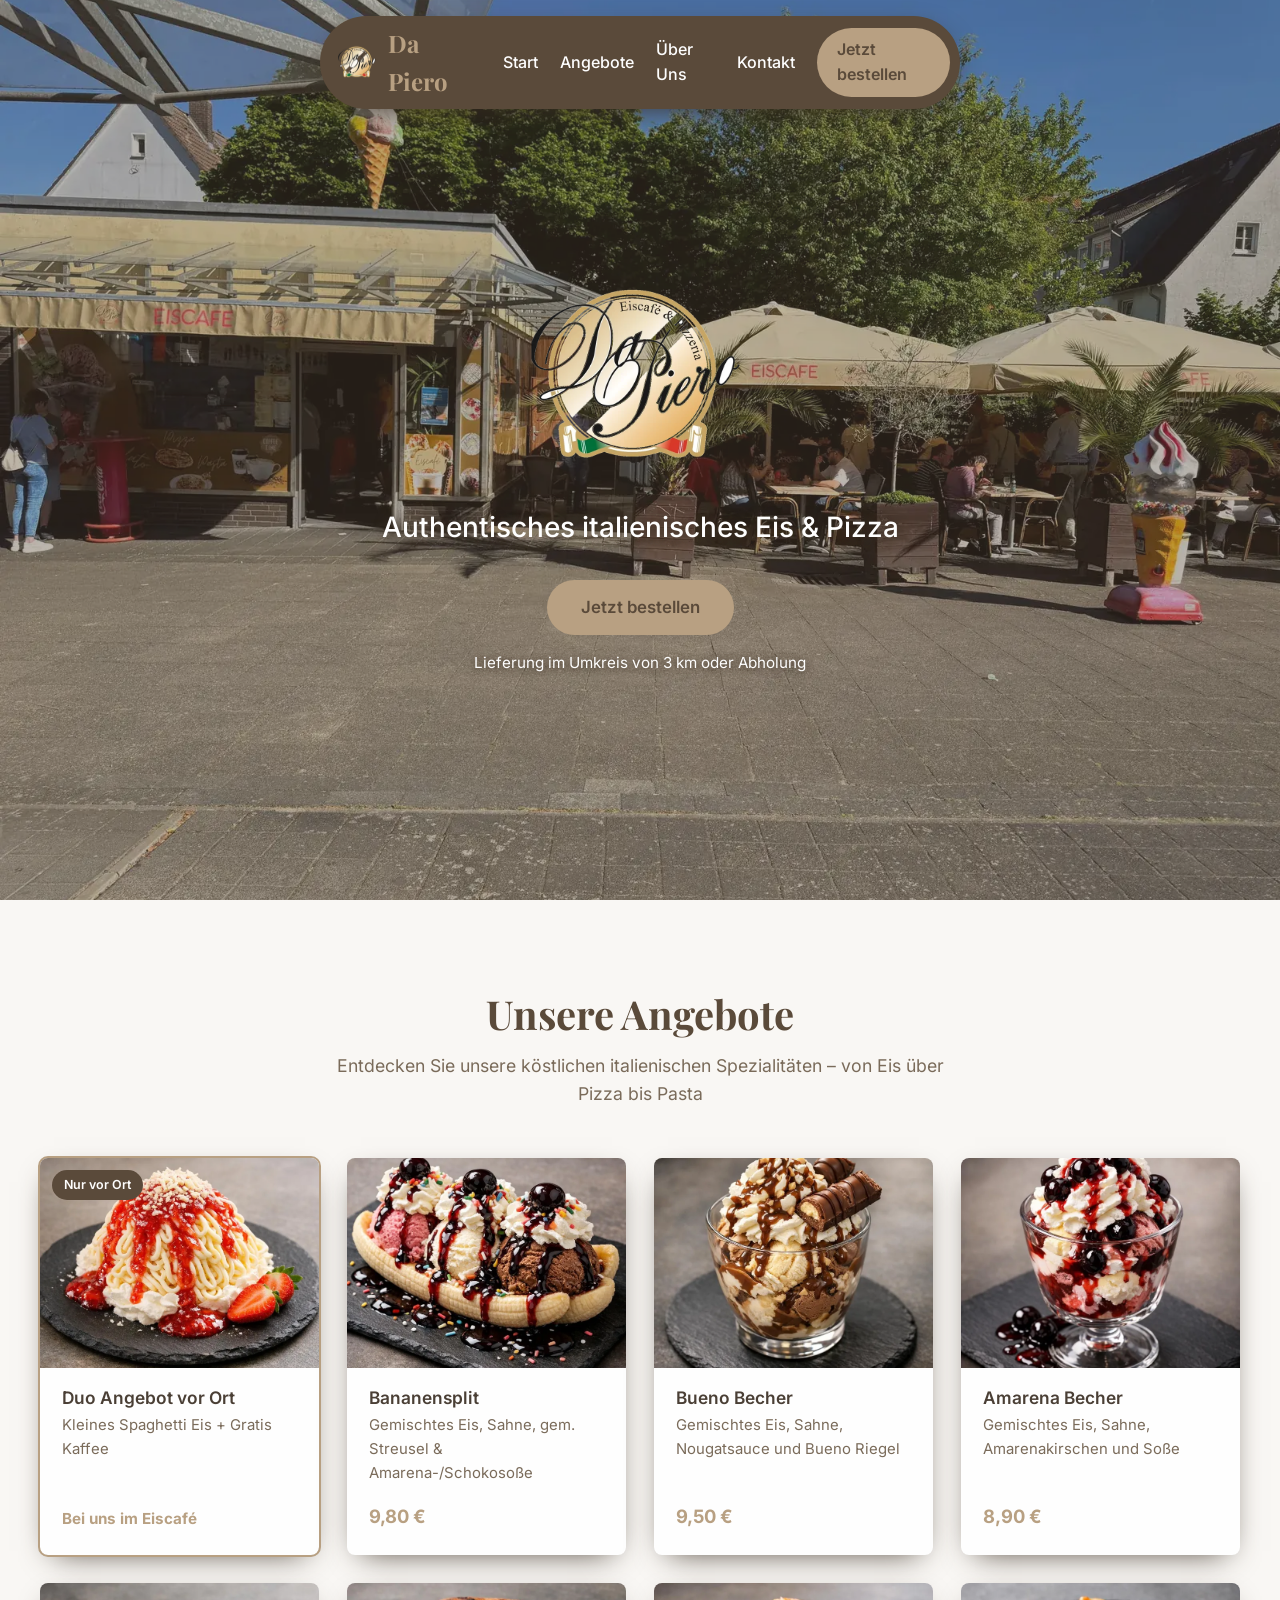
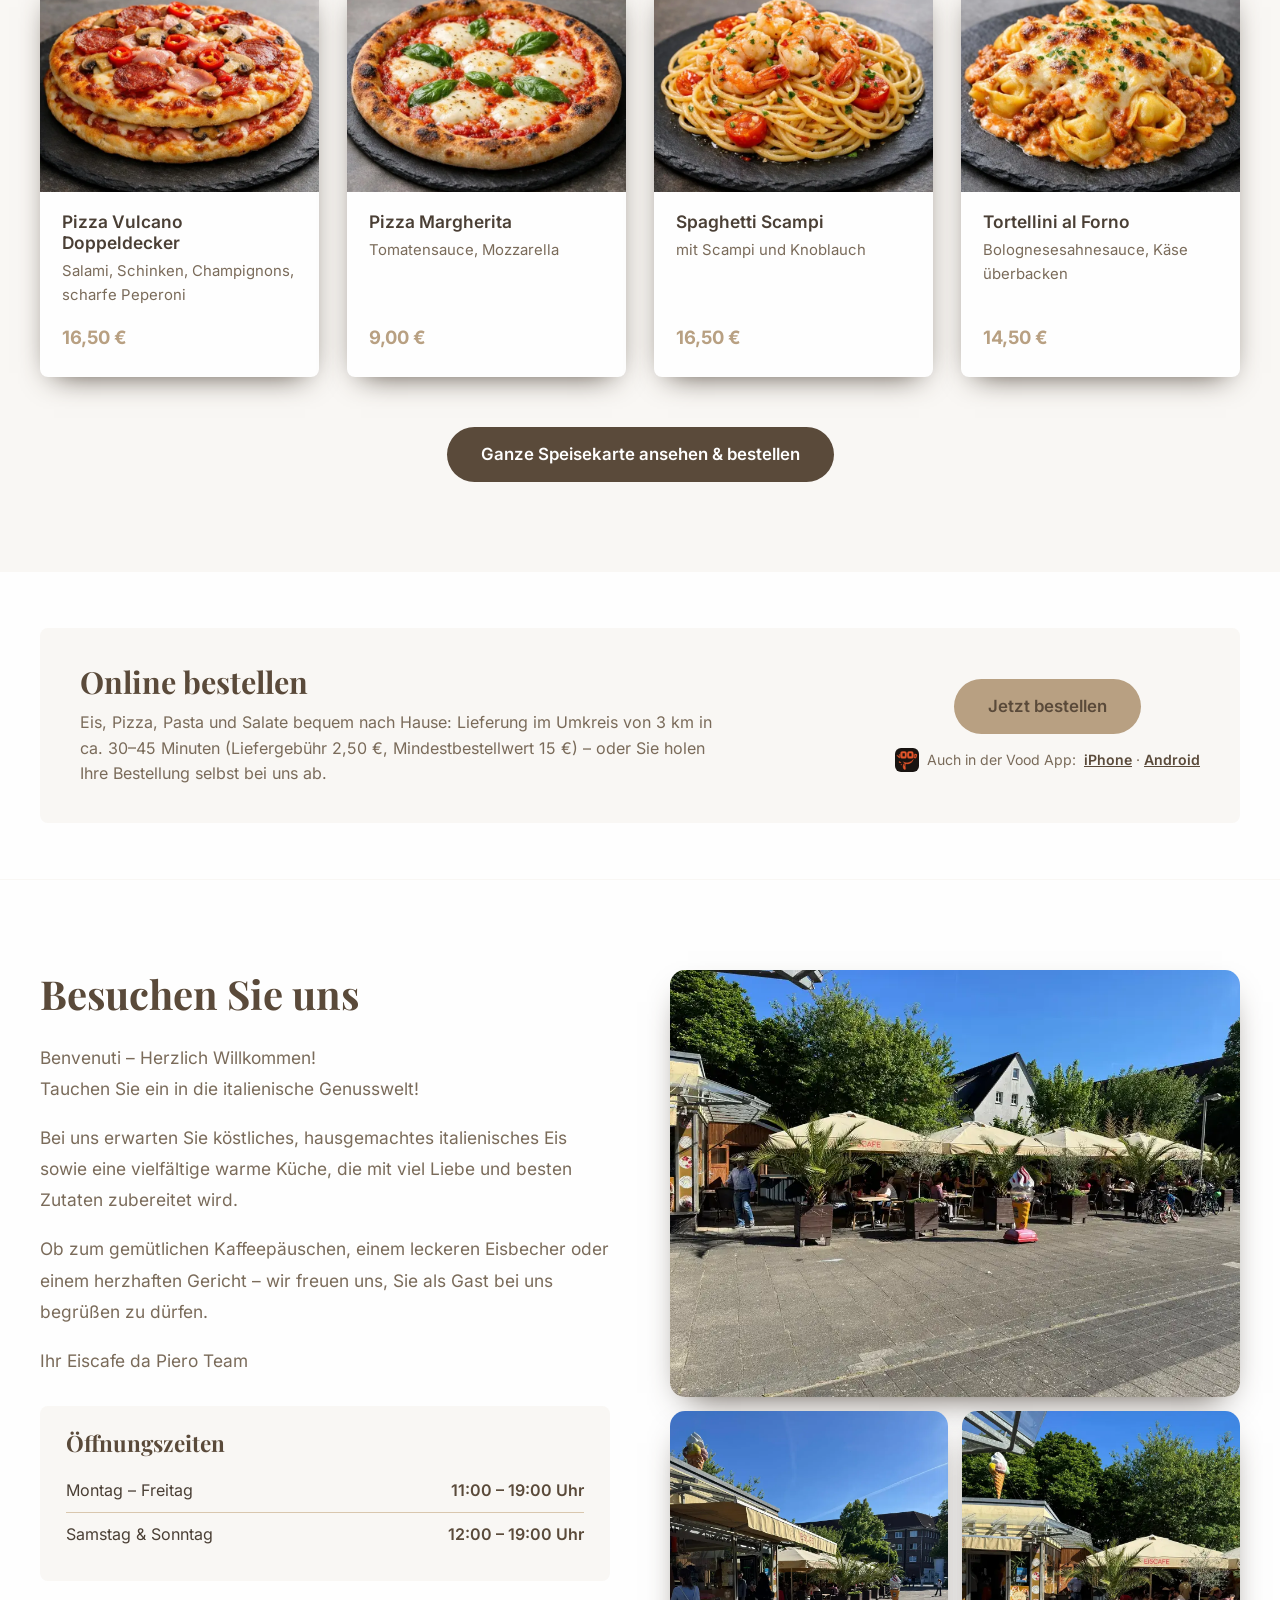
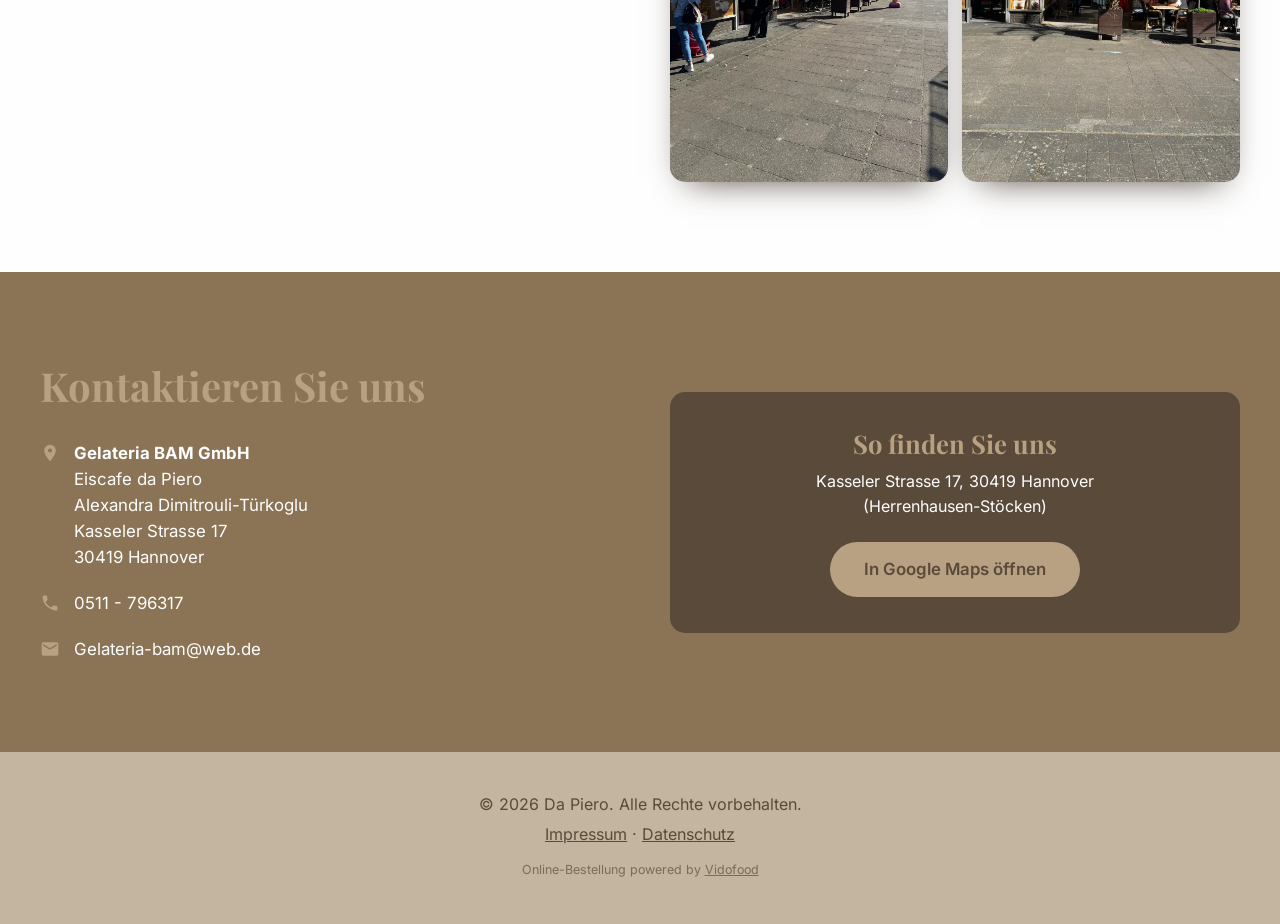
==== index.html @ bc7ee930 "Da Piero Homepage" ====
<!DOCTYPE html>
<html lang="de">
<head>
<meta charset="UTF-8">
<meta name="viewport" content="width=device-width, initial-scale=1">
<title>Da Piero – Eiscafé &amp; Pizzeria in Hannover | Authentisches italienisches Eis &amp; Pizza</title>
<meta name="description" content="Eiscafé da Piero in der Kasseler Strasse 17, 30419 Hannover: hausgemachtes italienisches Eis, Pizza und Pasta. Jetzt online bestellen – Lieferung oder Abholung.">
<link rel="canonical" href="https://da-piero-hannover.de/">
<meta property="og:title" content="Da Piero – Authentisches italienisches Eis &amp; Pizza">
<meta property="og:description" content="Hausgemachtes italienisches Eis, Pizza und Pasta in Hannover – jetzt online bestellen.">
<meta property="og:type" content="website">
<meta property="og:url" content="https://da-piero-hannover.de/">
<meta property="og:image" content="https://da-piero-hannover.de/assets/img/og-image.jpg">
<meta name="theme-color" content="#5A4A3A">
<link rel="icon" type="image/webp" href="assets/img/logo-dapiero.webp">
<link rel="stylesheet" href="assets/css/fonts.css">
<link rel="stylesheet" href="assets/css/style.css">
<script type="application/ld+json">
{"@context":"https://schema.org","@type":"Restaurant","url":"https://da-piero-hannover.de/","name":"Eiscafe da Piero","telephone":"0511 796317","email":"Gelateria-bam@web.de","address":{"@type":"PostalAddress","streetAddress":"Kasseler Strasse 17","postalCode":"30419","addressLocality":"Hannover","addressCountry":"DE"},"servesCuisine":["Eis","Pizza","Pasta"],"hasMenu":"https://vidofood.de/dapiero","openingHoursSpecification":[{"@type":"OpeningHoursSpecification","dayOfWeek":["Monday","Tuesday","Wednesday","Thursday","Friday"],"opens":"11:00","closes":"19:00"},{"@type":"OpeningHoursSpecification","dayOfWeek":["Saturday","Sunday"],"opens":"12:00","closes":"19:00"}]}
</script>
</head>
<body>
<a class="skip" href="#inhalt">Zum Inhalt springen</a>

<header class="navbar" id="navbar">
  <a class="nav-logo" href="#home" aria-label="Da Piero – nach oben"><img src="assets/img/logo-dapiero.webp" alt="Da Piero Logo" width="160" height="161"><span>Da Piero</span></a>
  <nav class="nav-links" id="nav-links" aria-label="Hauptnavigation">
    <a href="#home">Start</a>
    <a href="#angebote">Angebote</a>
    <a href="#ueber-uns">Über Uns</a>
    <a href="#kontakt">Kontakt</a>
    <a class="nav-order" href="https://vidofood.de/dapiero">Jetzt bestellen</a>
  </nav>
  <button class="menu-toggle" id="menu-toggle" aria-label="Menü öffnen" aria-expanded="false" aria-controls="nav-links"><span></span><span></span><span></span></button>
</header>

<main id="inhalt">
  <section class="hero" id="home">
    <img class="hero-bg" src="assets/img/eiscafe-aussen.webp" alt="Das Eiscafé da Piero in der Kasseler Strasse mit Terrasse und Sonnenschirmen" width="1600" height="1200" fetchpriority="high">
    <div class="hero-content">
      <img class="hero-logo" src="assets/img/logo-dapiero-gross.webp" alt="Da Piero Eiscafé &amp; Pizzeria Logo" width="600" height="602">
      <p class="hero-tagline">Authentisches italienisches Eis &amp; Pizza</p>
      <a class="btn btn-primary" href="https://vidofood.de/dapiero">Jetzt bestellen</a>
      <p class="hero-note">Lieferung im Umkreis von 3 km oder Abholung</p>
    </div>
  </section>

  <section class="offers" id="angebote">
    <div class="container">
      <h2 class="section-title">Unsere Angebote</h2>
      <p class="section-subtitle">Entdecken Sie unsere köstlichen italienischen Spezialitäten – von Eis über Pizza bis Pasta</p>
      <div class="product-grid">
        <article class="product-card product-promo">
          <div class="product-img"><img src="assets/img/spaghetti-eis.webp" alt="Kleines Spaghettieis mit Erdbeersauce" width="720" height="720" loading="lazy"><span class="badge">Nur vor Ort</span></div>
          <div class="product-body"><h3>Duo Angebot vor Ort</h3><p>Kleines Spaghetti Eis + Gratis Kaffee</p><p class="price-note">Bei uns im Eiscafé</p></div>
        </article>
        <article class="product-card">
          <div class="product-img"><img src="assets/img/bananensplit.webp" alt="Bananensplit mit Eis, Sahne und Schokosoße" width="720" height="720" loading="lazy"></div>
          <div class="product-body"><h3>Bananensplit</h3><p>Gemischtes Eis, Sahne, gem. Streusel &amp; Amarena-/Schokosoße</p><p class="price">9,80 €</p></div>
        </article>
        <article class="product-card">
          <div class="product-img"><img src="assets/img/bueno-becher.webp" alt="Bueno Becher mit Nougatsauce und Bueno Riegel" width="720" height="720" loading="lazy"></div>
          <div class="product-body"><h3>Bueno Becher</h3><p>Gemischtes Eis, Sahne, Nougatsauce und Bueno Riegel</p><p class="price">9,50 €</p></div>
        </article>
        <article class="product-card">
          <div class="product-img"><img src="assets/img/amarena-becher.webp" alt="Amarena Becher mit Amarenakirschen" width="720" height="720" loading="lazy"></div>
          <div class="product-body"><h3>Amarena Becher</h3><p>Gemischtes Eis, Sahne, Amarenakirschen und Soße</p><p class="price">8,90 €</p></div>
        </article>
        <article class="product-card">
          <div class="product-img"><img src="assets/img/pizza-vulcano-doppeldecker.webp" alt="Pizza Vulcano Doppeldecker" width="720" height="720" loading="lazy"></div>
          <div class="product-body"><h3>Pizza Vulcano Doppeldecker</h3><p>Salami, Schinken, Champignons, scharfe Peperoni</p><p class="price">16,50 €</p></div>
        </article>
        <article class="product-card">
          <div class="product-img"><img src="assets/img/pizza-margherita.webp" alt="Pizza Margherita mit Mozzarella und Basilikum" width="720" height="720" loading="lazy"></div>
          <div class="product-body"><h3>Pizza Margherita</h3><p>Tomatensauce, Mozzarella</p><p class="price">9,00 €</p></div>
        </article>
        <article class="product-card">
          <div class="product-img"><img src="assets/img/spaghetti-scampi.webp" alt="Spaghetti Scampi mit Knoblauch" width="720" height="720" loading="lazy"></div>
          <div class="product-body"><h3>Spaghetti Scampi</h3><p>mit Scampi und Knoblauch</p><p class="price">16,50 €</p></div>
        </article>
        <article class="product-card">
          <div class="product-img"><img src="assets/img/tortellini-al-forno.webp" alt="Tortellini al Forno, mit Käse überbacken" width="720" height="720" loading="lazy"></div>
          <div class="product-body"><h3>Tortellini al Forno</h3><p>Bolognesesahnesauce, Käse überbacken</p><p class="price">14,50 €</p></div>
        </article>
      </div>
      <div class="offers-cta">
        <a class="btn btn-dark" href="https://vidofood.de/dapiero">Ganze Speisekarte ansehen &amp; bestellen</a>
      </div>
    </div>
  </section>

  <section class="order" id="bestellen">
    <div class="container order-inner">
      <div>
        <h2>Online bestellen</h2>
        <p>Eis, Pizza, Pasta und Salate bequem nach Hause: Lieferung im Umkreis von 3 km in ca. 30–45 Minuten (Liefergebühr 2,50 €, Mindestbestellwert 15 €) – oder Sie holen Ihre Bestellung selbst bei uns ab.</p>
      </div>
      <div class="order-actions">
        <a class="btn btn-primary" href="https://vidofood.de/dapiero">Jetzt bestellen</a>
        <p class="app-note"><img src="assets/img/logo-vood.png" alt="Vood App Icon" width="256" height="256" loading="lazy"> Auch in der Vood App: <span class="nowrap"><a href="https://apps.apple.com/de/app/vood-essen-bestellen/id6804287501">iPhone</a> · <a href="https://play.google.com/store/apps/details?id=de.vidofood.app">Android</a></span></p>
      </div>
    </div>
  </section>

  <section class="about" id="ueber-uns">
    <div class="container about-grid">
      <div class="about-text">
        <h2>Besuchen Sie uns</h2>
        <p>Benvenuti – Herzlich Willkommen!<br>Tauchen Sie ein in die italienische Genusswelt!</p>
        <p>Bei uns erwarten Sie köstliches, hausgemachtes italienisches Eis sowie eine vielfältige warme Küche, die mit viel Liebe und besten Zutaten zubereitet wird.</p>
        <p>Ob zum gemütlichen Kaffeepäuschen, einem leckeren Eisbecher oder einem herzhaften Gericht – wir freuen uns, Sie als Gast bei uns begrüßen zu dürfen.</p>
        <p>Ihr Eiscafe da Piero Team</p>
        <div class="hours">
          <h3>Öffnungszeiten</h3>
          <dl>
            <div><dt>Montag – Freitag</dt><dd>11:00 – 19:00 Uhr</dd></div>
            <div><dt>Samstag &amp; Sonntag</dt><dd>12:00 – 19:00 Uhr</dd></div>
          </dl>
        </div>
      </div>
      <div class="gallery" aria-label="Fotos vom Eiscafé">
        <img src="assets/img/eiscafe-terrasse.webp" alt="Terrasse des Eiscafé da Piero mit Sonnenschirmen und Palmen" width="1000" height="750" loading="lazy">
        <img src="assets/img/eiscafe-eingang.webp" alt="Eingang und Theke des Eiscafé da Piero" width="1000" height="1333" loading="lazy">
        <img src="assets/img/eiscafe-aussen.webp" alt="Das Eiscafé da Piero von außen" width="1600" height="1200" loading="lazy">
      </div>
    </div>
  </section>

  <section class="contact" id="kontakt">
    <div class="container contact-grid">
      <div>
        <h2>Kontaktieren Sie uns</h2>
        <ul class="contact-list">
          <li>
            <svg viewBox="0 0 24 24" aria-hidden="true"><path fill="currentColor" d="M12 2a7 7 0 0 0-7 7c0 5.2 7 13 7 13s7-7.8 7-13a7 7 0 0 0-7-7zm0 9.5A2.5 2.5 0 1 1 12 6.5a2.5 2.5 0 0 1 0 5z"/></svg>
            <span><strong>Gelateria BAM GmbH</strong><br>Eiscafe da Piero<br>Alexandra Dimitrouli-Türkoglu<br>Kasseler Strasse 17<br>30419 Hannover</span>
          </li>
          <li>
            <svg viewBox="0 0 24 24" aria-hidden="true"><path fill="currentColor" d="M6.6 10.8a15.1 15.1 0 0 0 6.6 6.6l2.2-2.2a1 1 0 0 1 1-.25 11.4 11.4 0 0 0 3.6.57 1 1 0 0 1 1 1V20a1 1 0 0 1-1 1A17 17 0 0 1 3 4a1 1 0 0 1 1-1h3.5a1 1 0 0 1 1 1c0 1.25.2 2.46.57 3.6a1 1 0 0 1-.25 1z"/></svg>
            <a href="tel:+49511796317">0511 - 796317</a>
          </li>
          <li>
            <svg viewBox="0 0 24 24" aria-hidden="true"><path fill="currentColor" d="M20 4H4a2 2 0 0 0-2 2v12a2 2 0 0 0 2 2h16a2 2 0 0 0 2-2V6a2 2 0 0 0-2-2zm0 4-8 5-8-5V6l8 5 8-5z"/></svg>
            <a href="mailto:Gelateria-bam@web.de">Gelateria-bam@web.de</a>
          </li>
        </ul>
      </div>
      <div class="map-card">
        <h3>So finden Sie uns</h3>
        <p>Kasseler Strasse 17, 30419 Hannover<br>(Herrenhausen-Stöcken)</p>
        <a class="btn btn-primary" href="https://www.google.com/maps/search/?api=1&amp;query=Kasseler+Strasse+17%2C+30419+Hannover">In Google Maps öffnen</a>
      </div>
    </div>
  </section>
</main>

<footer class="footer">
  <p>© 2026 Da Piero. Alle Rechte vorbehalten.</p>
  <p class="footer-links"><a href="impressum.html">Impressum</a> · <a href="datenschutz.html">Datenschutz</a></p>
  <p class="powered">Online-Bestellung powered by <a href="https://vidofood.de">Vidofood</a></p>
</footer>

<a class="sticky-order" href="https://vidofood.de/dapiero">Jetzt bestellen</a>
<script src="assets/js/main.js"></script>
</body>
</html>
---- assets/css/fonts.css ----
@font-face{font-family:"Playfair Display";font-style:normal;font-weight:400 900;font-display:swap;src:url(../fonts/playfair-display.woff2) format("woff2")}
@font-face{font-family:"Inter";font-style:normal;font-weight:100 900;font-display:swap;src:url(../fonts/inter.woff2) format("woff2")}
---- assets/css/style.css ----
:root{
  --color-brown:#5A4A3A;
  --color-text:#4A3F35;
  --color-muted:#7A6B5A;
  --color-gold:#B8A082;
  --color-gold-light:#D9C7AE;
  --color-mocha:#8B7355;
  --color-sand:#C4B5A0;
  --color-offwhite:#F9F7F4;
  --color-white:#FEFEFE;
  --color-shadow:#3A2E22;
  --font-head:"Playfair Display",Georgia,serif;
  --font-body:"Inter",system-ui,-apple-system,"Segoe UI",sans-serif;
}
*,*::before,*::after{box-sizing:border-box}
html{scroll-behavior:smooth;scroll-padding-top:90px}
body{margin:0;font-family:var(--font-body);color:var(--color-text);background:var(--color-white);line-height:1.6;-webkit-font-smoothing:antialiased}
img{max-width:100%;display:block}
a{color:inherit}
h1,h2,h3{font-family:var(--font-head);color:var(--color-brown);line-height:1.2;margin:0}
p{margin:0}
.container{width:min(1200px,100% - 40px);margin-inline:auto}
.skip{position:absolute;left:-999px;top:0;background:var(--color-brown);color:var(--color-white);padding:10px 16px;z-index:100}
.skip:focus{left:12px;top:12px}

/* Buttons */
.btn{display:inline-block;padding:14px 34px;border-radius:50px;font-weight:600;font-size:1.05rem;text-decoration:none;transition:transform .2s,background-color .2s,box-shadow .2s;text-align:center}
.btn-primary{background:var(--color-gold);color:var(--color-brown)}
.btn-primary:hover{background:var(--color-gold-light);transform:translateY(-2px)}
.btn-dark{background:var(--color-brown);color:var(--color-white)}
.btn-dark:hover{background:var(--color-mocha);transform:translateY(-2px)}
.btn:focus-visible,.nav-links a:focus-visible,.menu-toggle:focus-visible{outline:3px solid var(--color-gold);outline-offset:3px}

/* Navbar (pill, like the old site) */
.navbar{position:fixed;top:16px;left:50%;transform:translateX(-50%);z-index:50;display:flex;align-items:center;gap:28px;padding:8px 10px 8px 18px;border-radius:50px;background:var(--color-brown);box-shadow:0 8px 28px -10px var(--color-shadow);transition:box-shadow .3s}
.nav-logo{display:flex;align-items:center;gap:10px;text-decoration:none;font-family:var(--font-head);font-weight:700;font-size:1.5rem;color:var(--color-gold)}
.nav-logo img{width:40px;height:40px}
.nav-links{display:flex;align-items:center;gap:22px}
.nav-links a{color:var(--color-white);text-decoration:none;font-weight:500;font-size:1rem}
.nav-links a:hover{color:var(--color-gold)}
.nav-links .nav-order{background:var(--color-gold);color:var(--color-brown);padding:9px 20px;border-radius:50px;font-weight:600}
.nav-links .nav-order:hover{background:var(--color-gold-light);color:var(--color-brown)}
.menu-toggle{display:none;background:none;border:0;padding:10px;cursor:pointer}
.menu-toggle span{display:block;width:22px;height:2px;margin:5px 0;background:var(--color-white);transition:transform .2s,opacity .2s}

/* Hero */
.hero{position:relative;min-height:100vh;min-height:100svh;display:flex;align-items:center;justify-content:center;text-align:center;overflow:hidden;background:var(--color-brown)}
.hero-bg{position:absolute;inset:0;width:100%;height:100%;object-fit:cover;object-position:center 30%;opacity:.6}
.hero-content{position:relative;padding:120px 20px 80px;display:flex;flex-direction:column;align-items:center}
.hero-logo{width:220px;height:auto;margin-bottom:20px}
.hero-tagline{color:var(--color-white);font-size:clamp(1.25rem,2.6vw,1.75rem);font-weight:500;margin-bottom:30px;text-shadow:0 2px 12px var(--color-shadow)}
.hero-note{color:var(--color-white);margin-top:16px;font-size:.95rem;text-shadow:0 1px 8px var(--color-shadow)}

/* Sections */
section{padding:90px 0}
.section-title{text-align:center;font-size:clamp(2rem,4vw,2.5rem);margin-bottom:14px}
.section-subtitle{text-align:center;color:var(--color-muted);font-size:1.1rem;max-width:620px;margin:0 auto 50px}

/* Offers */
.offers{background:var(--color-offwhite)}
.product-grid{display:grid;grid-template-columns:repeat(4,1fr);gap:28px}
.product-card{background:var(--color-white);border-radius:8px;overflow:hidden;box-shadow:0 10px 30px -14px var(--color-shadow);transition:transform .25s,box-shadow .25s;display:flex;flex-direction:column}
.product-card:hover{transform:translateY(-6px);box-shadow:0 18px 38px -16px var(--color-shadow)}
.product-img{position:relative;aspect-ratio:4/3;overflow:hidden}
.product-img img{width:100%;height:100%;object-fit:cover}
.badge{position:absolute;top:12px;left:12px;background:var(--color-brown);color:var(--color-white);font-size:.78rem;font-weight:600;padding:5px 12px;border-radius:50px}
.product-body{padding:20px 22px 24px;display:flex;flex-direction:column;gap:6px;flex:1}
.product-body h3{font-family:var(--font-body);font-size:1.08rem;font-weight:600;color:var(--color-text)}
.product-body p{color:var(--color-muted);font-size:.93rem}
.product-body .price,.product-body .price-note{margin-top:auto;padding-top:10px;color:var(--color-gold);font-weight:700;font-size:1.15rem}
.product-body .price-note{font-size:.95rem}
.product-promo{outline:2px solid var(--color-gold)}
.offers-cta{text-align:center;margin-top:50px}

/* Order strip */
.order{padding:56px 0;background:var(--color-white);border-bottom:1px solid var(--color-offwhite)}
.order-inner{display:flex;align-items:center;justify-content:space-between;gap:40px;background:var(--color-offwhite);border-radius:8px;padding:36px 40px}
.order h2{font-size:1.9rem;margin-bottom:10px}
.order p{color:var(--color-muted);max-width:640px}
.order-actions{display:flex;flex-direction:column;align-items:center;gap:14px;flex-shrink:0}
.app-note{display:flex;flex-wrap:wrap;justify-content:center;align-items:center;gap:6px 8px;font-size:.88rem;color:var(--color-muted)}
.app-note img{width:24px;height:24px;border-radius:6px}
.app-note a{color:var(--color-brown);font-weight:600}

/* About */
.about{background:var(--color-white)}
.about-grid{display:grid;grid-template-columns:1fr 1fr;gap:60px;align-items:start}
.about-text h2{font-size:clamp(2rem,4vw,2.5rem);margin-bottom:24px}
.about-text p{color:var(--color-muted);font-size:1.08rem;line-height:1.8;margin-bottom:18px}
.hours{margin-top:30px;background:var(--color-offwhite);border-radius:8px;padding:24px 26px}
.hours h3{font-size:1.4rem;margin-bottom:12px}
.hours dl{margin:0}
.hours dl div{display:flex;justify-content:space-between;gap:16px;padding:9px 0;border-bottom:1px solid var(--color-gold-light)}
.hours dl div:last-child{border-bottom:0}
.hours dt{color:var(--color-text)}
.hours dd{margin:0;font-weight:600;color:var(--color-brown);white-space:nowrap}
.gallery{display:grid;grid-template-columns:1fr 1fr;gap:14px}
.gallery img{width:100%;height:100%;object-fit:cover;border-radius:15px;box-shadow:0 14px 34px -18px var(--color-shadow)}
.gallery img:first-child{grid-column:1/-1;aspect-ratio:4/3}
.gallery img:not(:first-child){aspect-ratio:3/4}

/* Contact */
.contact{background:var(--color-mocha);color:var(--color-white)}
.contact h2{color:var(--color-gold);font-size:clamp(2rem,4vw,2.5rem);margin-bottom:30px}
.contact-grid{display:grid;grid-template-columns:1fr 1fr;gap:60px;align-items:center}
.contact-list{list-style:none;margin:0;padding:0;display:grid;gap:20px}
.contact-list li{display:flex;gap:14px;align-items:flex-start;font-size:1.05rem;line-height:1.55}
.contact-list svg{width:20px;height:20px;flex-shrink:0;margin-top:3px;color:var(--color-gold)}
.contact-list a{color:var(--color-white);text-decoration:none}
.contact-list a:hover{text-decoration:underline}
.map-card{background:var(--color-brown);border-radius:15px;padding:36px;text-align:center}
.map-card h3{color:var(--color-gold);font-size:1.6rem;margin-bottom:10px}
.map-card p{margin-bottom:22px}

/* Footer */
.footer{background:var(--color-sand);color:var(--color-brown);text-align:center;padding:36px 20px 40px}
.footer p{margin:4px 0}
.footer-links a{color:var(--color-brown)}
.powered{font-size:.78rem;color:var(--color-muted);margin-top:12px!important}
.powered a{color:var(--color-muted)}

/* Sticky order (mobile) */
.sticky-order{display:none}

@media (max-width:1024px){
  .product-grid{grid-template-columns:repeat(3,1fr)}
}
@media (max-width:860px){
  .navbar{left:12px;right:12px;transform:none;justify-content:space-between;padding:6px 8px 6px 14px;border-radius:30px;flex-wrap:wrap;gap:0}
  .menu-toggle{display:block;order:2}
  .nav-logo{order:1}
  .nav-links{order:3;display:none;width:100%;flex-direction:column;align-items:stretch;gap:0;padding:8px 6px 10px}
  .nav-links a{padding:12px 10px;border-top:1px solid var(--color-mocha)}
  .nav-links .nav-order{margin-top:8px;text-align:center;border-top:0}
  .navbar.open{border-radius:22px}
  .navbar.open .nav-links{display:flex}
  .navbar.open .menu-toggle span:nth-child(1){transform:translateY(7px) rotate(45deg)}
  .navbar.open .menu-toggle span:nth-child(2){opacity:0}
  .navbar.open .menu-toggle span:nth-child(3){transform:translateY(-7px) rotate(-45deg)}
  .product-grid{grid-template-columns:repeat(2,1fr);gap:18px}
  .about-grid,.contact-grid{grid-template-columns:1fr;gap:40px}
  .order-inner{flex-direction:column;align-items:flex-start;padding:28px 24px;gap:22px}
  .order-actions{align-items:flex-start}
}
@media (max-width:560px){
  section{padding:64px 0}
  .container{width:calc(100% - 32px)}
  .hero-logo{width:170px}
  .hero-content{padding:110px 16px 70px}
  .product-grid{gap:14px}
  .product-body{padding:14px 14px 16px}
  .product-body h3{font-size:.98rem}
  .product-body p{font-size:.84rem}
  .product-body .price{font-size:1.05rem}
  .btn{padding:14px 26px}
  .offers-cta .btn,.order-actions .btn,.map-card .btn{width:100%}
  .order-actions{width:100%;align-items:center}
  .map-card{padding:28px 20px}
  .sticky-order{display:block;position:fixed;left:16px;right:16px;bottom:16px;z-index:40;background:var(--color-brown);color:var(--color-white);text-align:center;font-weight:600;padding:15px;border-radius:50px;text-decoration:none;box-shadow:0 10px 26px -8px var(--color-shadow);transform:translateY(120px);transition:transform .3s}
  .sticky-order.show{transform:none}
  .footer{padding-bottom:96px}
}
@media (prefers-reduced-motion:reduce){*{transition:none!important;scroll-behavior:auto!important}}
.nowrap{white-space:nowrap}
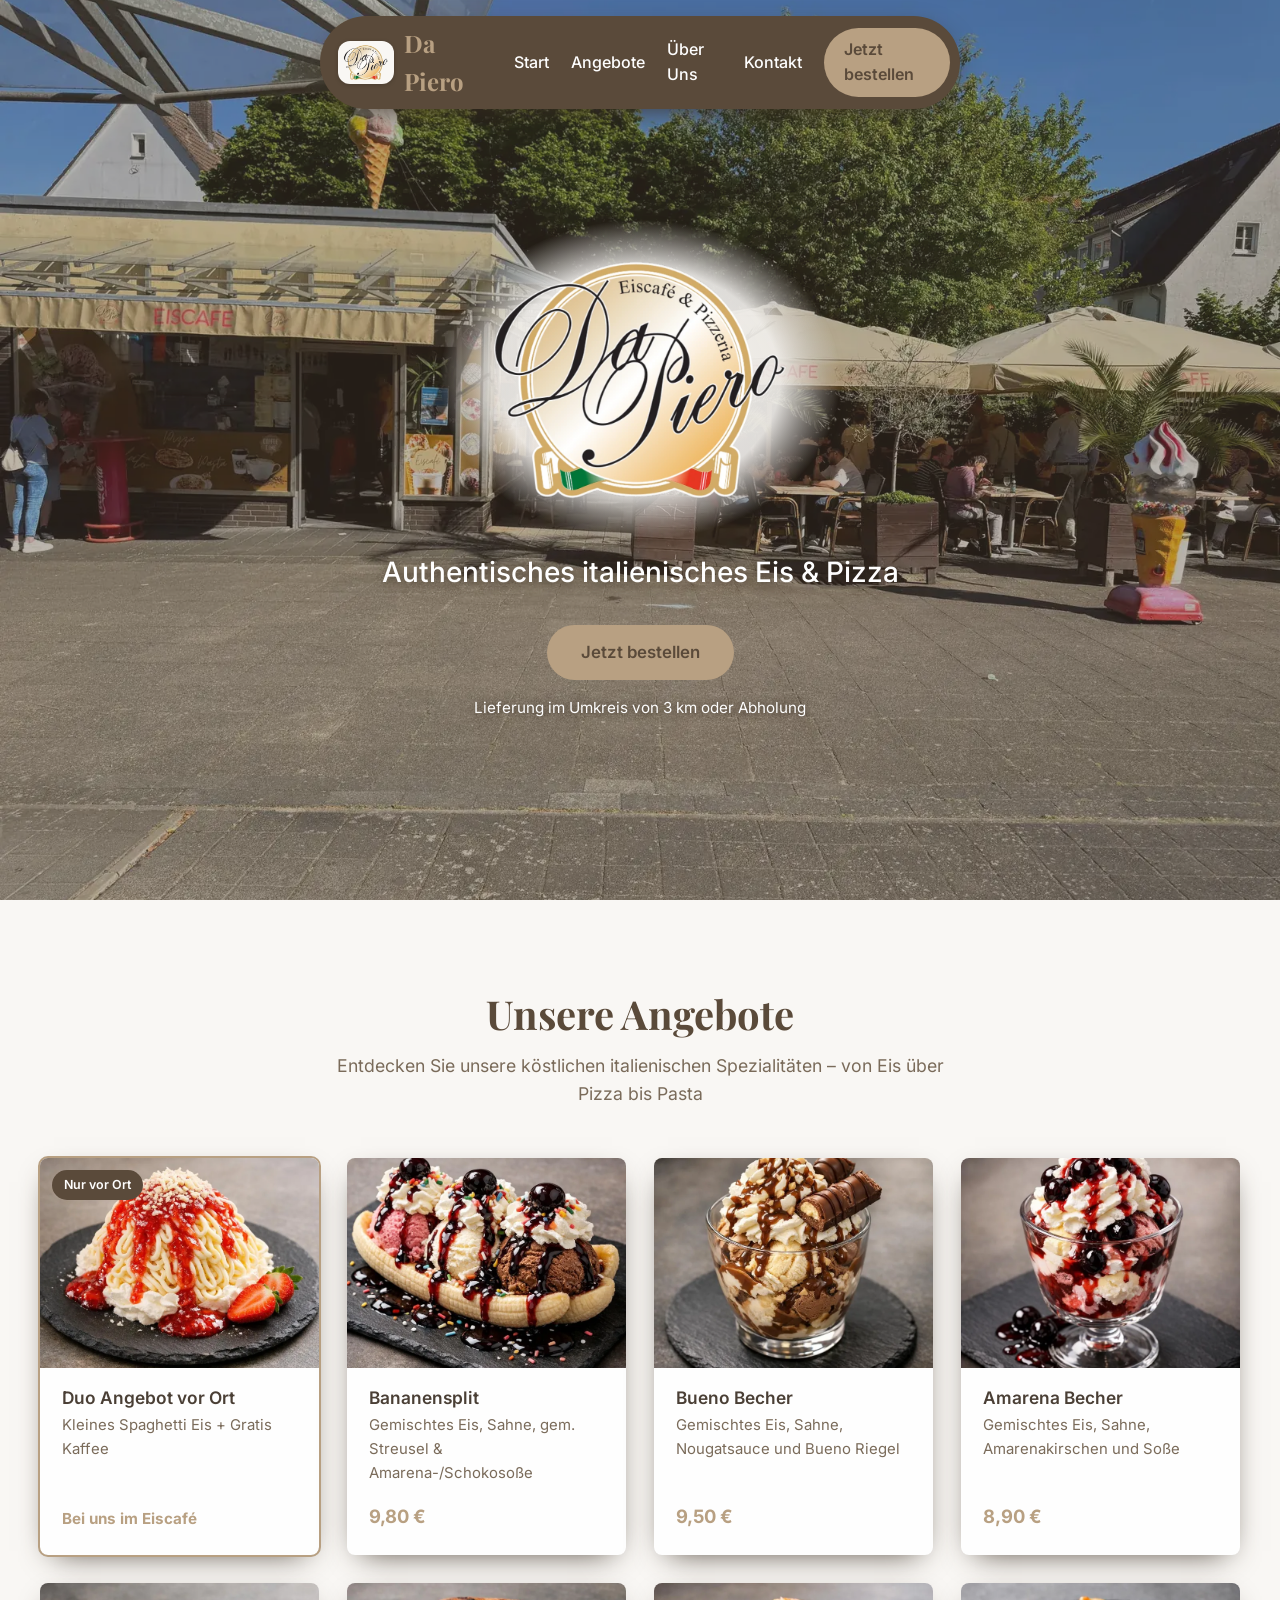
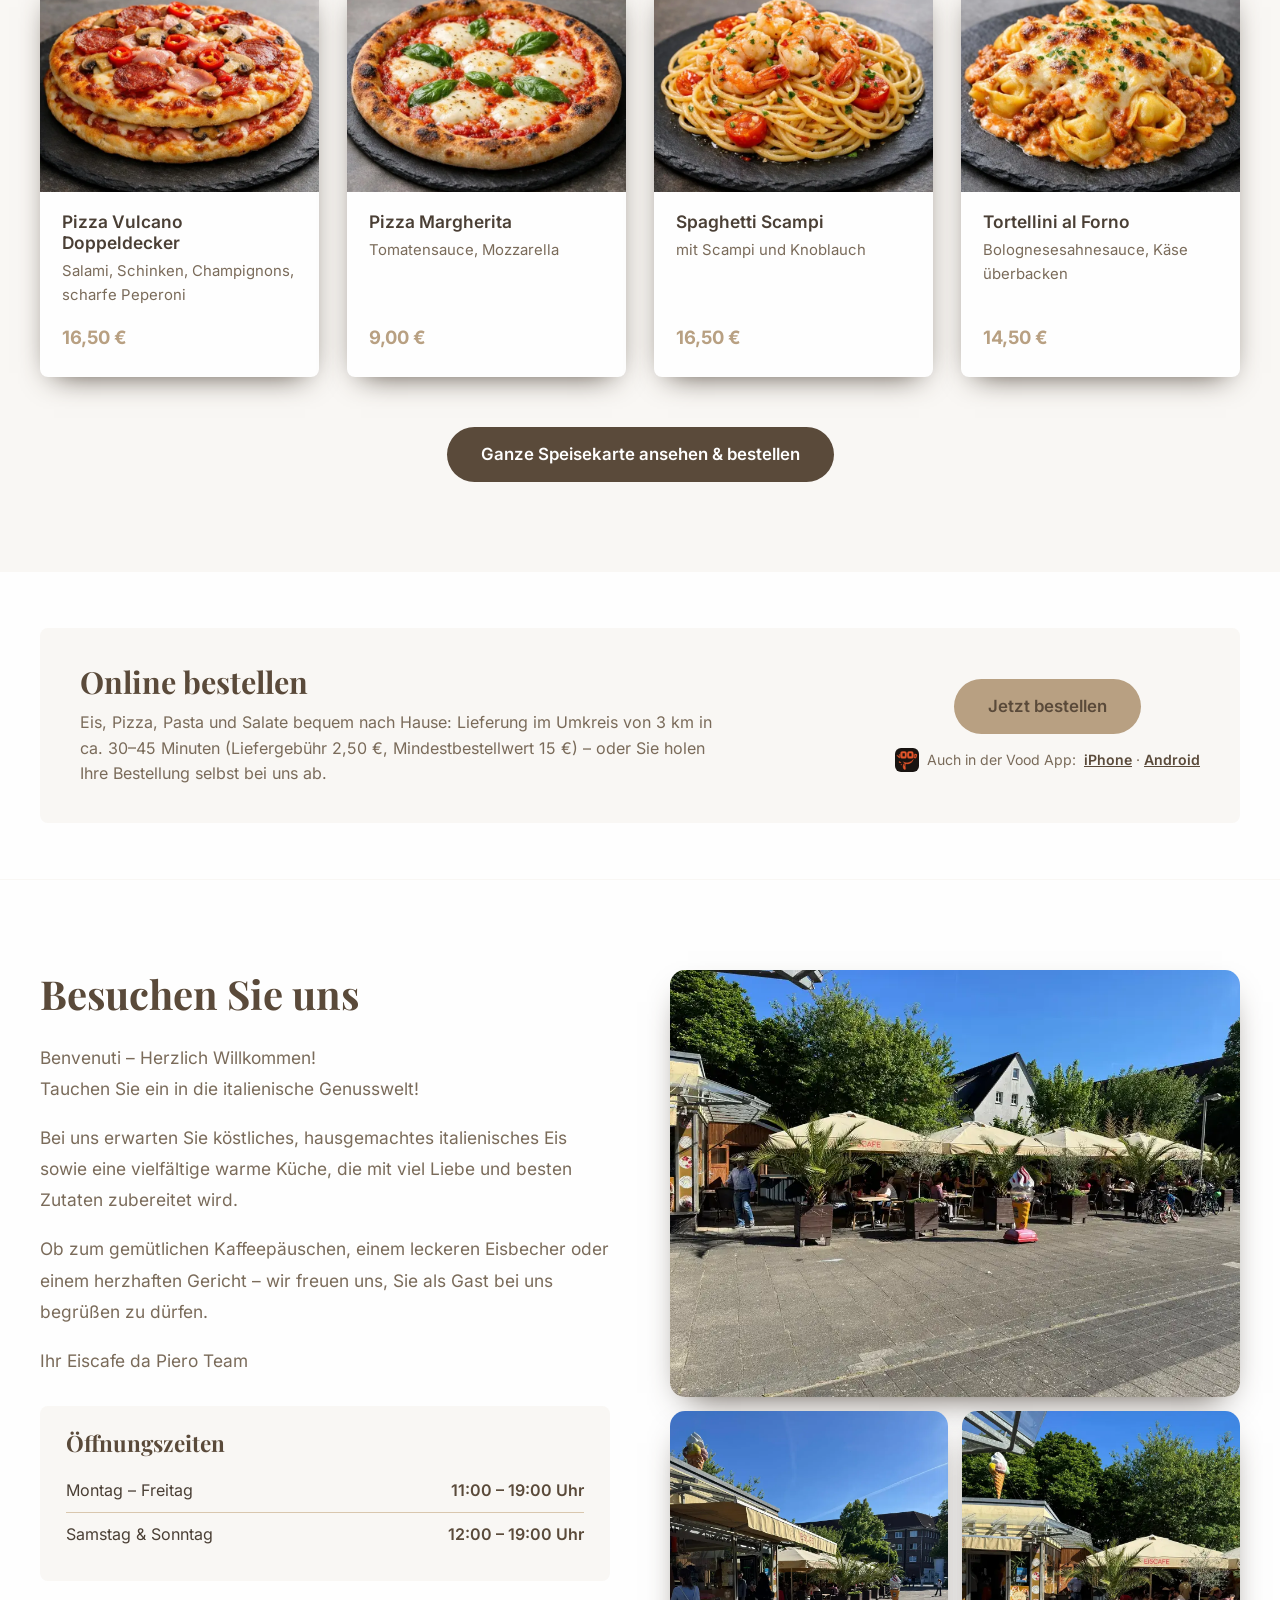
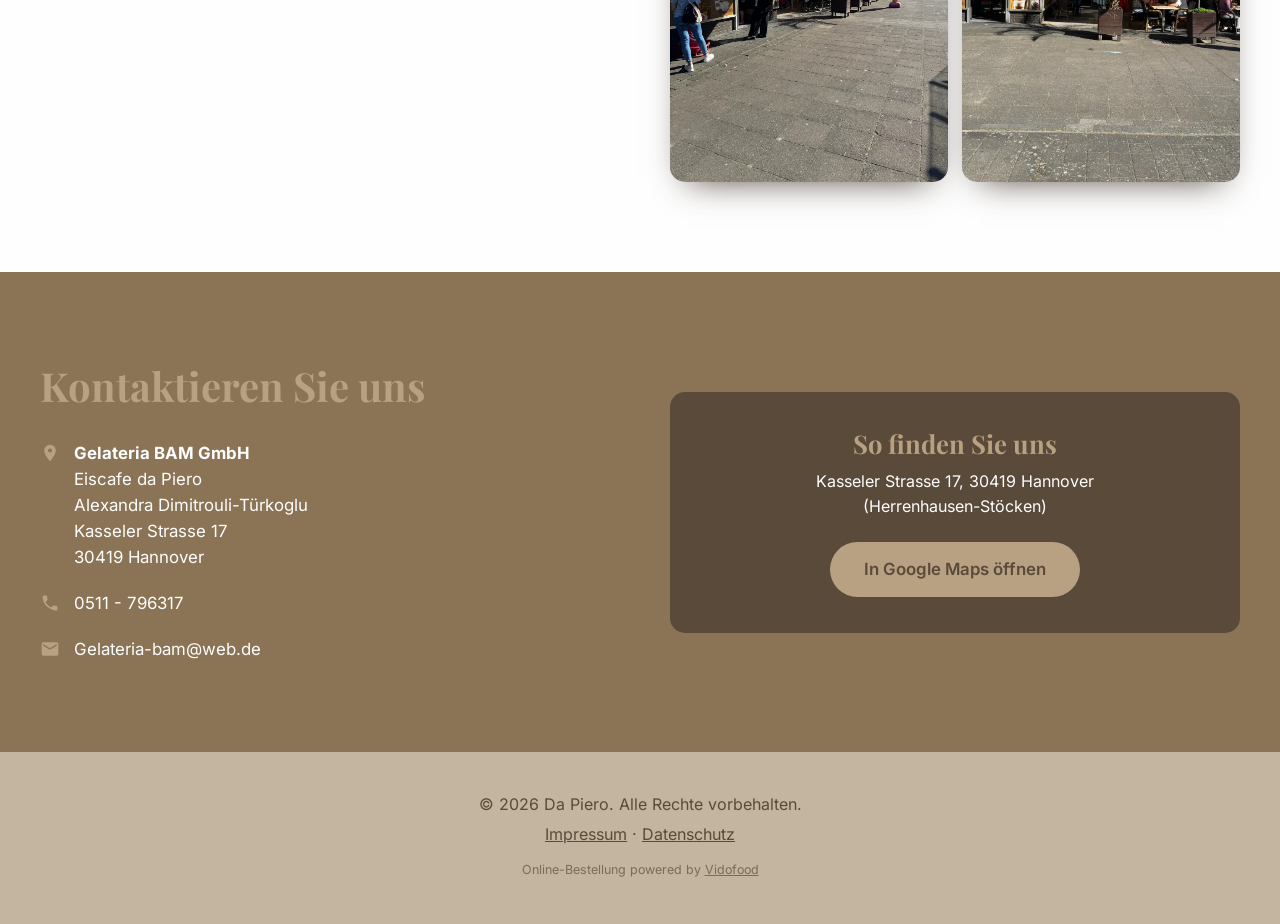
==== commit dcfac126: "Original-Logo aus Canva" ====
--- a/index.html
+++ b/index.html
@@ -12,7 +12,8 @@
 <meta property="og:url" content="https://da-piero-hannover.de/">
 <meta property="og:image" content="https://da-piero-hannover.de/assets/img/og-image.jpg">
 <meta name="theme-color" content="#5A4A3A">
-<link rel="icon" type="image/webp" href="assets/img/logo-dapiero.webp">
+<link rel="icon" type="image/png" href="assets/img/favicon-dapiero-logo.png">
+<link rel="apple-touch-icon" href="assets/img/favicon-dapiero-logo.png">
 <link rel="stylesheet" href="assets/css/fonts.css">
 <link rel="stylesheet" href="assets/css/style.css">
 <script type="application/ld+json">
@@ -23,7 +24,7 @@
 <a class="skip" href="#inhalt">Zum Inhalt springen</a>
 
 <header class="navbar" id="navbar">
-  <a class="nav-logo" href="#home" aria-label="Da Piero – nach oben"><img src="assets/img/logo-dapiero.webp" alt="Da Piero Logo" width="160" height="161"><span>Da Piero</span></a>
+  <a class="nav-logo" href="#home" aria-label="Da Piero – nach oben"><img src="assets/img/logo-dapiero.webp" alt="Da Piero Logo" width="160" height="131"><span>Da Piero</span></a>
   <nav class="nav-links" id="nav-links" aria-label="Hauptnavigation">
     <a href="#home">Start</a>
     <a href="#angebote">Angebote</a>
@@ -38,7 +39,7 @@
   <section class="hero" id="home">
     <img class="hero-bg" src="assets/img/eiscafe-aussen.webp" alt="Das Eiscafé da Piero in der Kasseler Strasse mit Terrasse und Sonnenschirmen" width="1600" height="1200" fetchpriority="high">
     <div class="hero-content">
-      <img class="hero-logo" src="assets/img/logo-dapiero-gross.webp" alt="Da Piero Eiscafé &amp; Pizzeria Logo" width="600" height="602">
+      <img class="hero-logo" src="assets/img/logo-dapiero-gross.webp" alt="Da Piero Eiscafé &amp; Pizzeria Logo" width="800" height="653">
       <p class="hero-tagline">Authentisches italienisches Eis &amp; Pizza</p>
       <a class="btn btn-primary" href="https://vidofood.de/dapiero">Jetzt bestellen</a>
       <p class="hero-note">Lieferung im Umkreis von 3 km oder Abholung</p>
--- a/assets/css/style.css
+++ b/assets/css/style.css
@@ -34,7 +34,7 @@
 /* Navbar (pill, like the old site) */
 .navbar{position:fixed;top:16px;left:50%;transform:translateX(-50%);z-index:50;display:flex;align-items:center;gap:28px;padding:8px 10px 8px 18px;border-radius:50px;background:var(--color-brown);box-shadow:0 8px 28px -10px var(--color-shadow);transition:box-shadow .3s}
 .nav-logo{display:flex;align-items:center;gap:10px;text-decoration:none;font-family:var(--font-head);font-weight:700;font-size:1.5rem;color:var(--color-gold)}
-.nav-logo img{width:40px;height:40px}
+.nav-logo img{width:56px;height:auto;padding:3px 5px;background:var(--color-offwhite);border-radius:12px;box-shadow:0 1px 4px rgba(0,0,0,.18)}
 .nav-links{display:flex;align-items:center;gap:22px}
 .nav-links a{color:var(--color-white);text-decoration:none;font-weight:500;font-size:1rem}
 .nav-links a:hover{color:var(--color-gold)}
@@ -47,7 +47,7 @@
 .hero{position:relative;min-height:100vh;min-height:100svh;display:flex;align-items:center;justify-content:center;text-align:center;overflow:hidden;background:var(--color-brown)}
 .hero-bg{position:absolute;inset:0;width:100%;height:100%;object-fit:cover;object-position:center 30%;opacity:.6}
 .hero-content{position:relative;padding:120px 20px 80px;display:flex;flex-direction:column;align-items:center}
-.hero-logo{width:220px;height:auto;margin-bottom:20px}
+.hero-logo{width:min(400px,92vw);height:auto;margin:0 auto 10px;padding:36px 48px;background:radial-gradient(ellipse closest-side,rgba(249,247,244,.94) 0%,rgba(249,247,244,.88) 70%,rgba(249,247,244,0) 100%);filter:drop-shadow(0 2px 6px rgba(0,0,0,.25))}
 .hero-tagline{color:var(--color-white);font-size:clamp(1.25rem,2.6vw,1.75rem);font-weight:500;margin-bottom:30px;text-shadow:0 2px 12px var(--color-shadow)}
 .hero-note{color:var(--color-white);margin-top:16px;font-size:.95rem;text-shadow:0 1px 8px var(--color-shadow)}
 
@@ -145,7 +145,7 @@
 @media (max-width:560px){
   section{padding:64px 0}
   .container{width:calc(100% - 32px)}
-  .hero-logo{width:170px}
+  .hero-logo{width:min(320px,90vw);padding:26px 34px}
   .hero-content{padding:110px 16px 70px}
   .product-grid{gap:14px}
   .product-body{padding:14px 14px 16px}
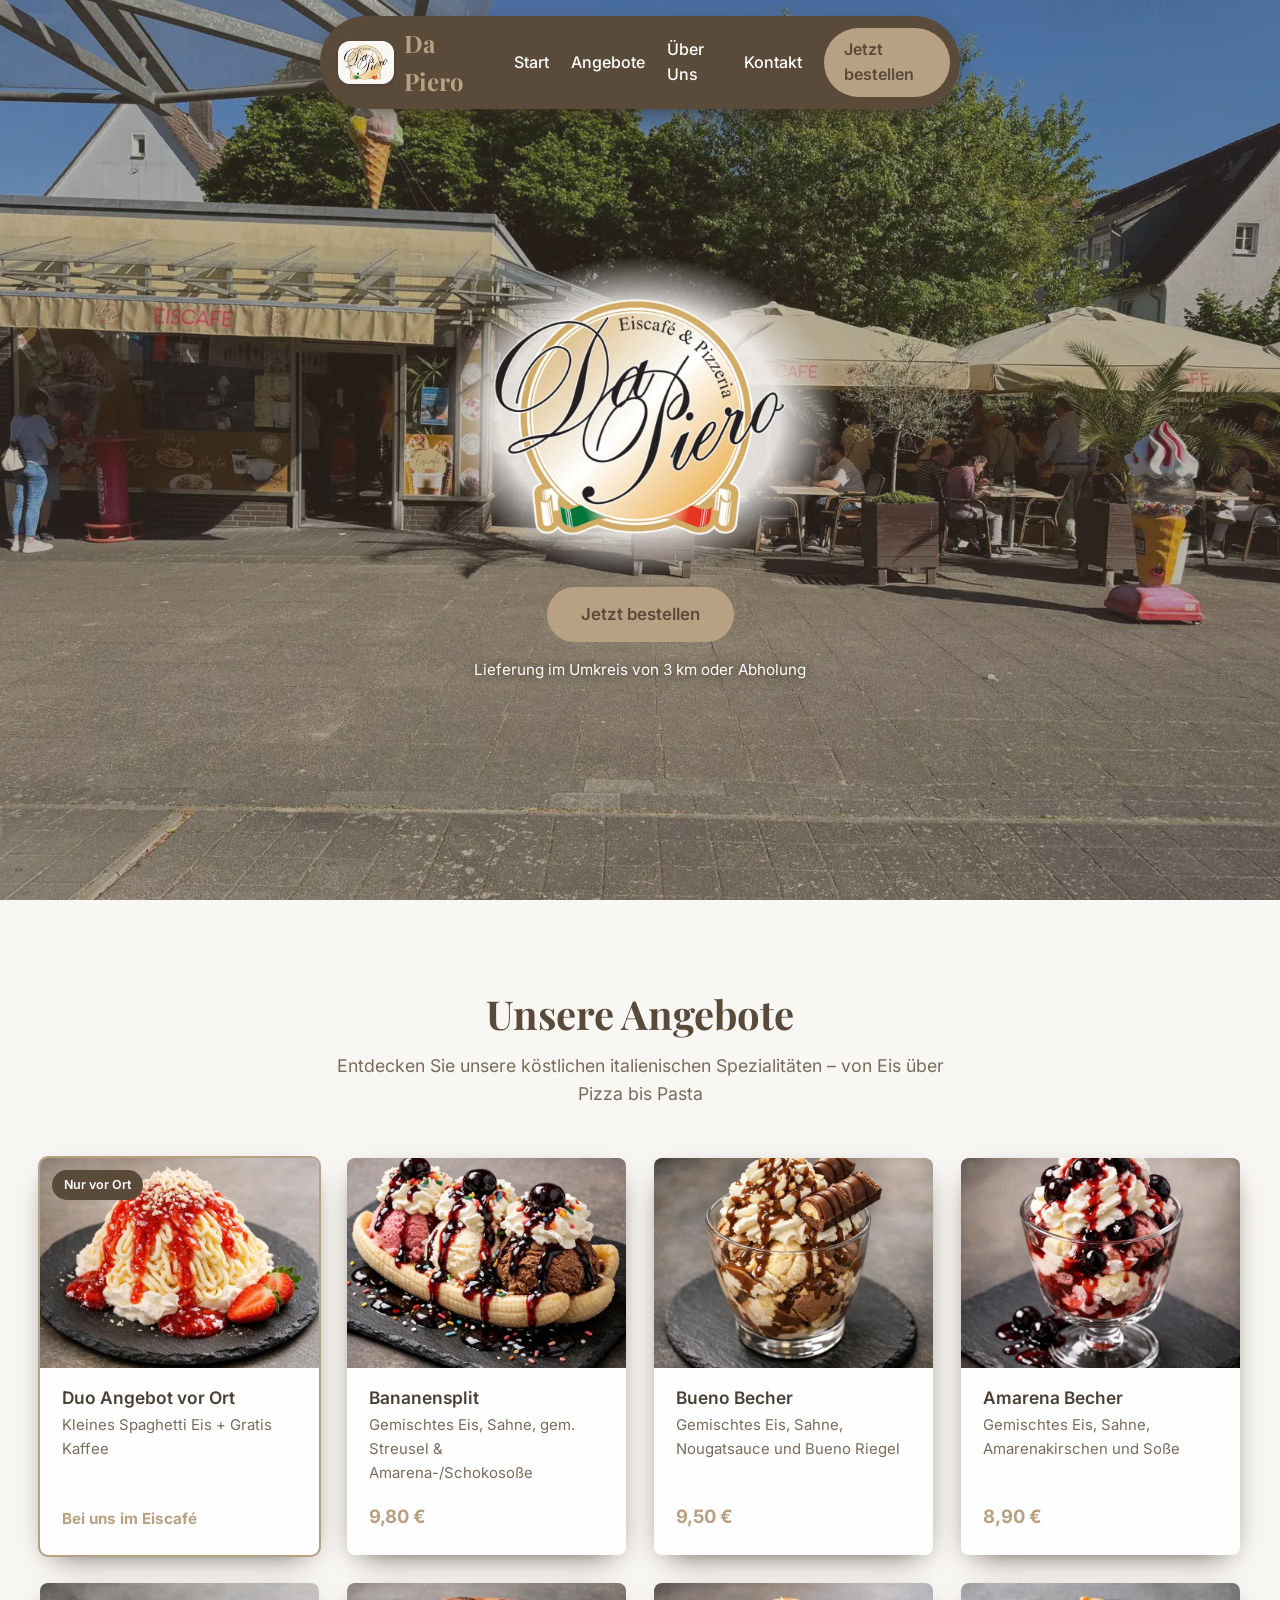
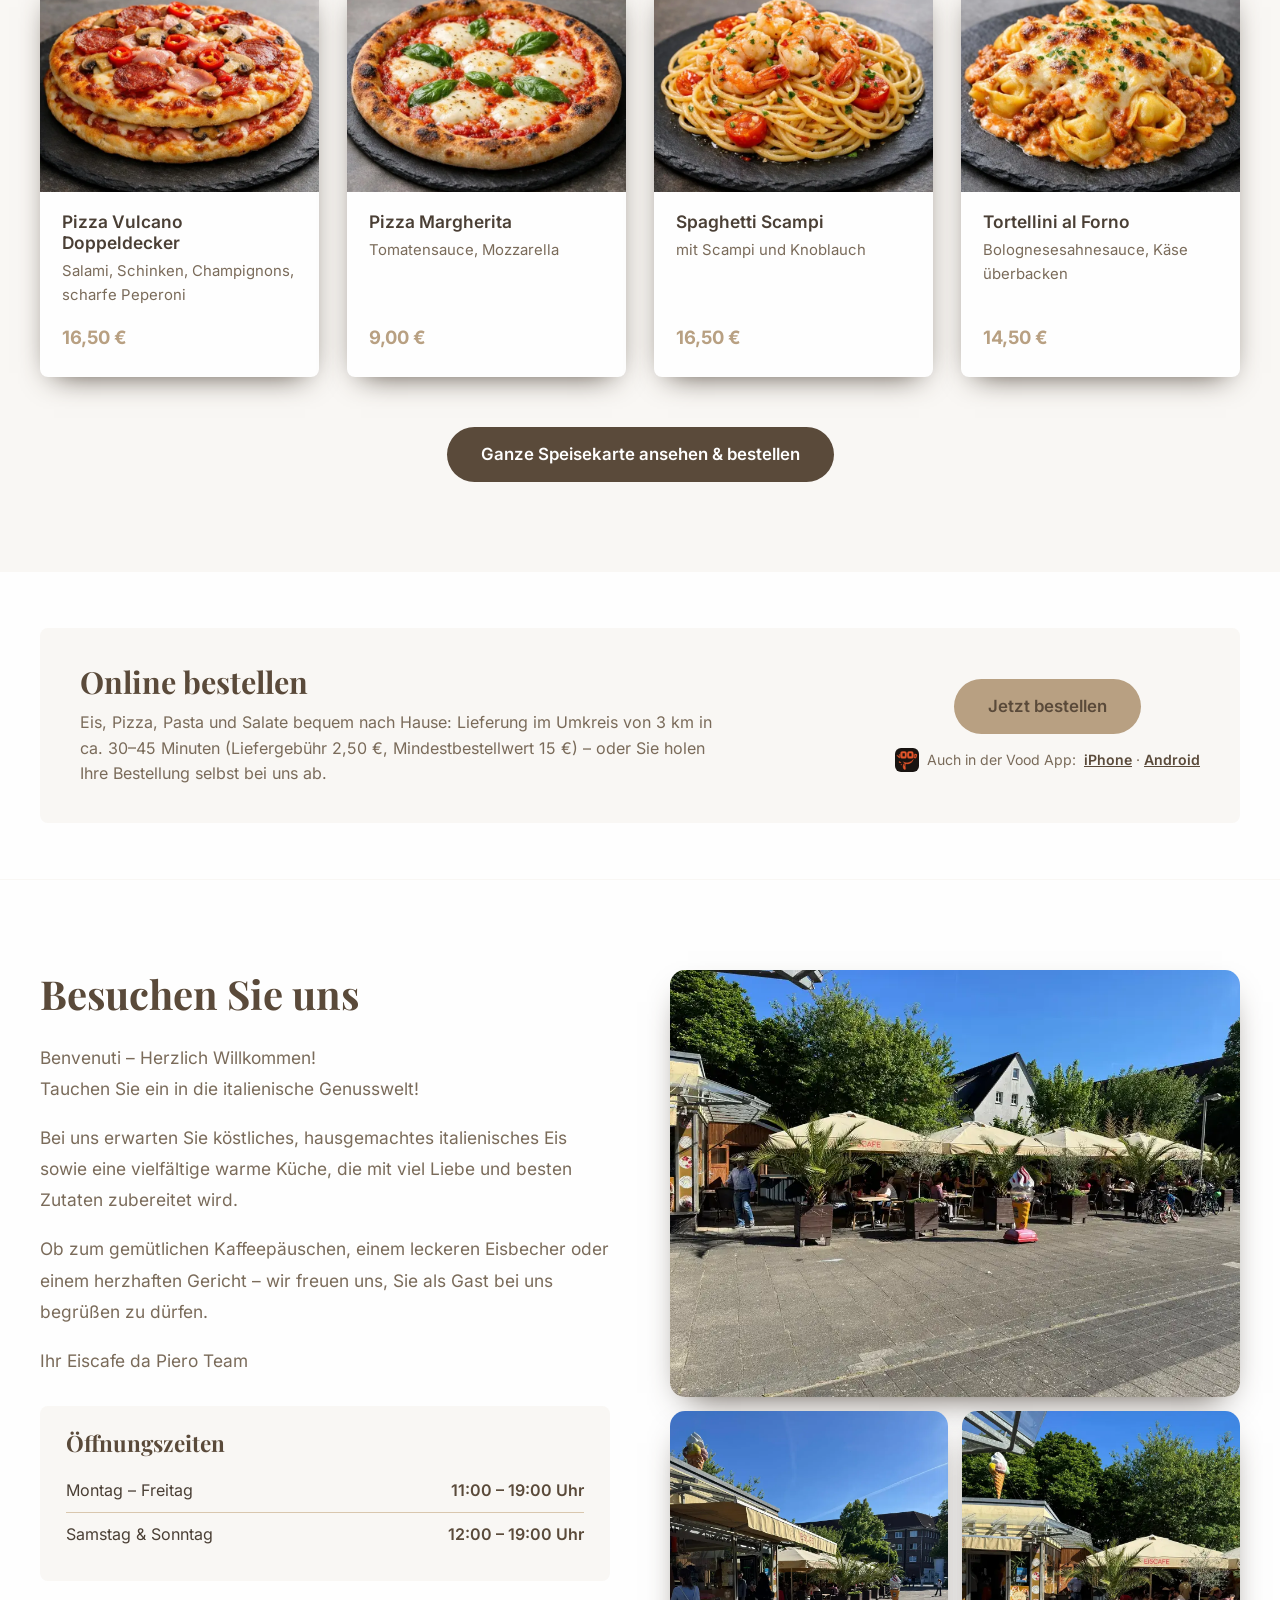
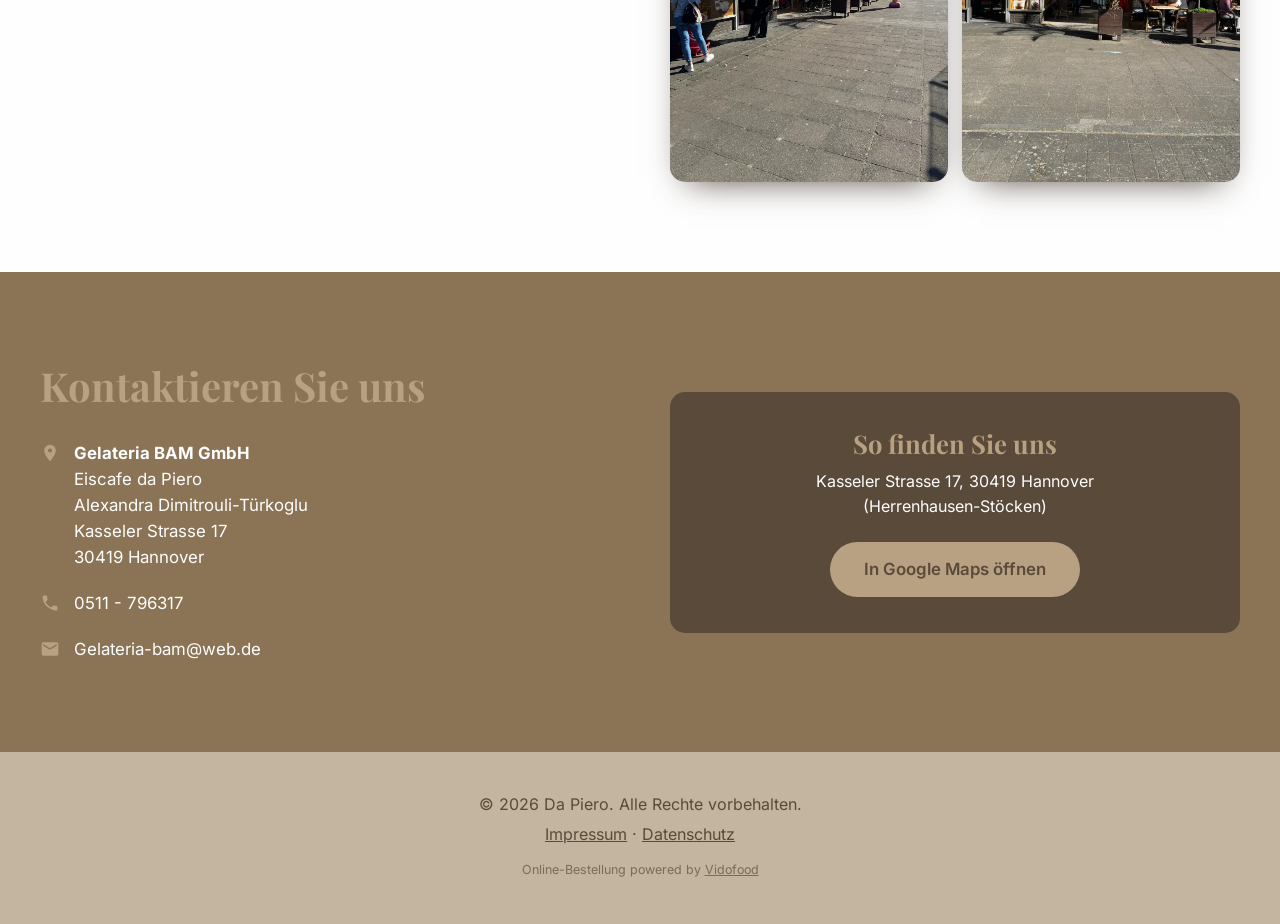
==== commit 4a36ac14: "Tagline entfernt" ====
--- a/index.html
+++ b/index.html
@@ -3,10 +3,10 @@
 <head>
 <meta charset="UTF-8">
 <meta name="viewport" content="width=device-width, initial-scale=1">
-<title>Da Piero – Eiscafé &amp; Pizzeria in Hannover | Authentisches italienisches Eis &amp; Pizza</title>
+<title>Da Piero – Eiscafé &amp; Pizzeria in Hannover</title>
 <meta name="description" content="Eiscafé da Piero in der Kasseler Strasse 17, 30419 Hannover: hausgemachtes italienisches Eis, Pizza und Pasta. Jetzt online bestellen – Lieferung oder Abholung.">
 <link rel="canonical" href="https://da-piero-hannover.de/">
-<meta property="og:title" content="Da Piero – Authentisches italienisches Eis &amp; Pizza">
+<meta property="og:title" content="Da Piero – Eiscafé &amp; Pizzeria in Hannover">
 <meta property="og:description" content="Hausgemachtes italienisches Eis, Pizza und Pasta in Hannover – jetzt online bestellen.">
 <meta property="og:type" content="website">
 <meta property="og:url" content="https://da-piero-hannover.de/">
@@ -40,7 +40,6 @@
     <img class="hero-bg" src="assets/img/eiscafe-aussen.webp" alt="Das Eiscafé da Piero in der Kasseler Strasse mit Terrasse und Sonnenschirmen" width="1600" height="1200" fetchpriority="high">
     <div class="hero-content">
       <img class="hero-logo" src="assets/img/logo-dapiero-gross.webp" alt="Da Piero Eiscafé &amp; Pizzeria Logo" width="800" height="653">
-      <p class="hero-tagline">Authentisches italienisches Eis &amp; Pizza</p>
       <a class="btn btn-primary" href="https://vidofood.de/dapiero">Jetzt bestellen</a>
       <p class="hero-note">Lieferung im Umkreis von 3 km oder Abholung</p>
     </div>
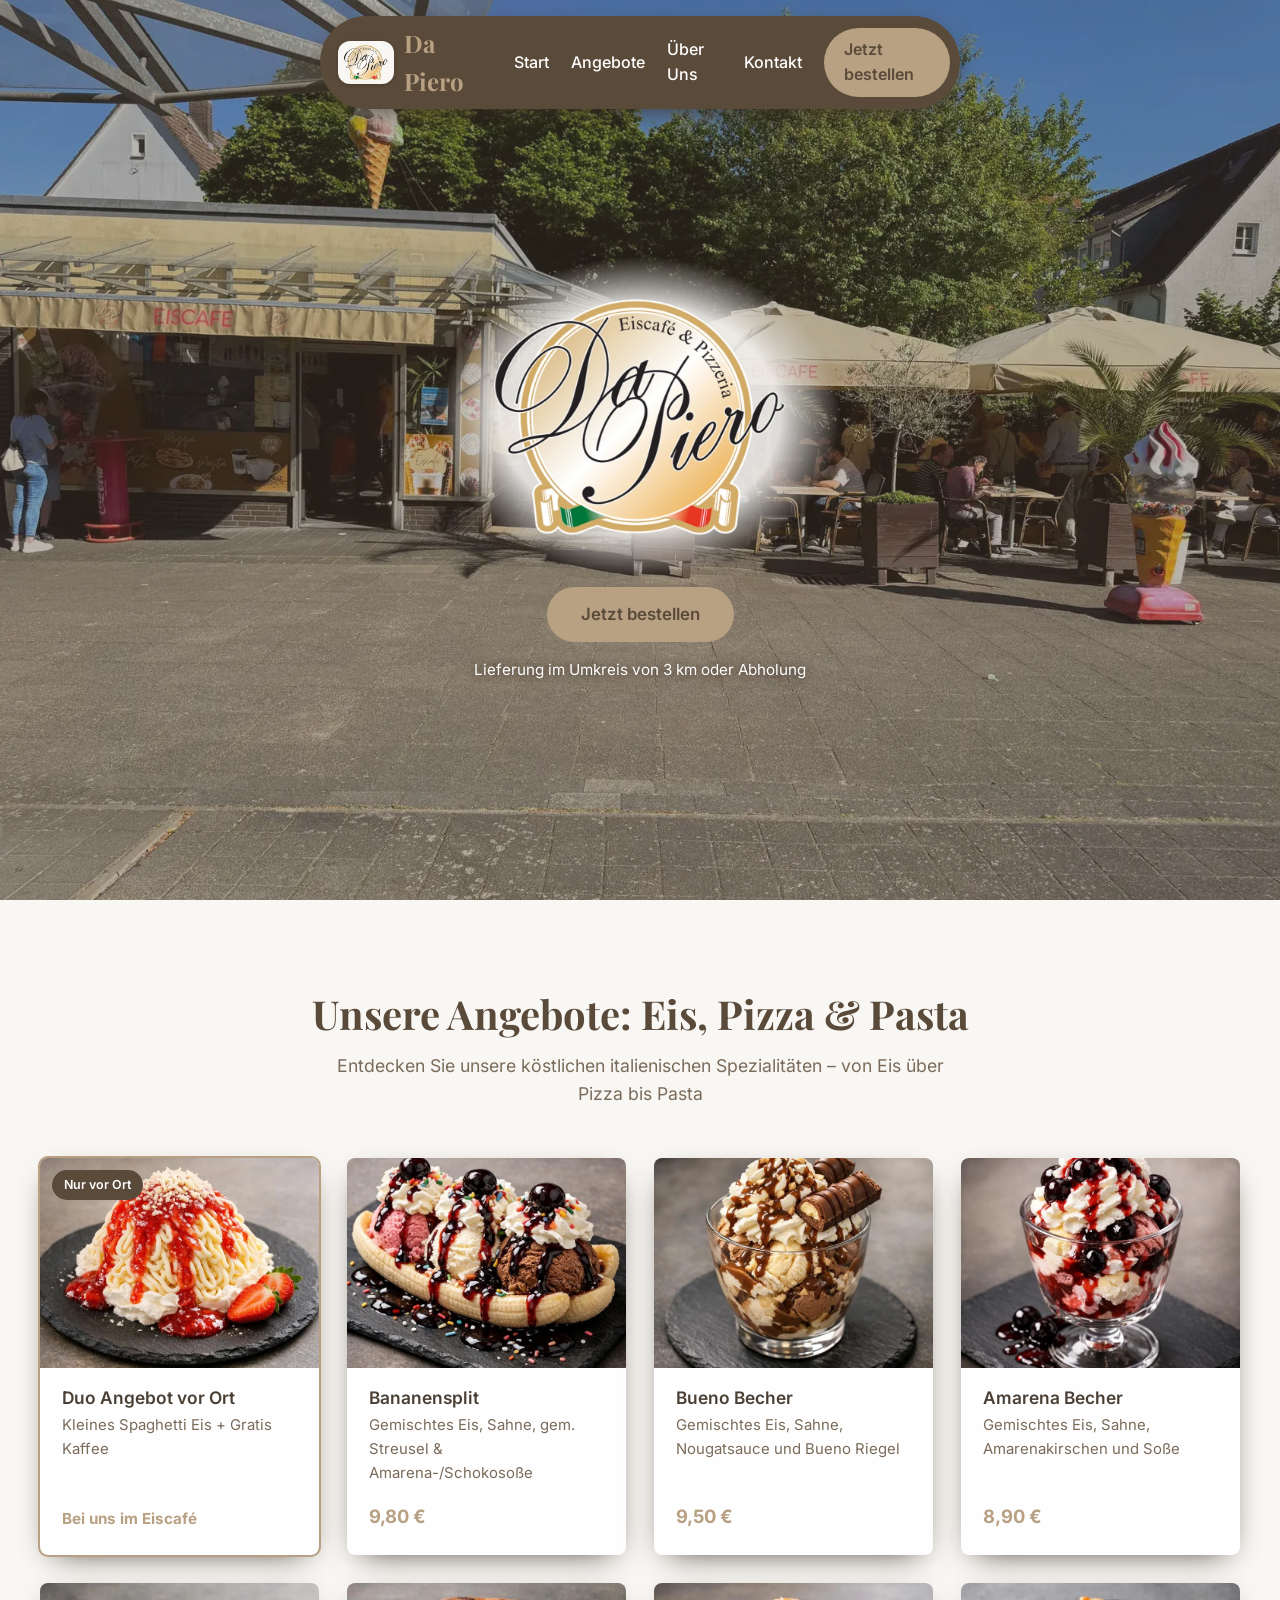
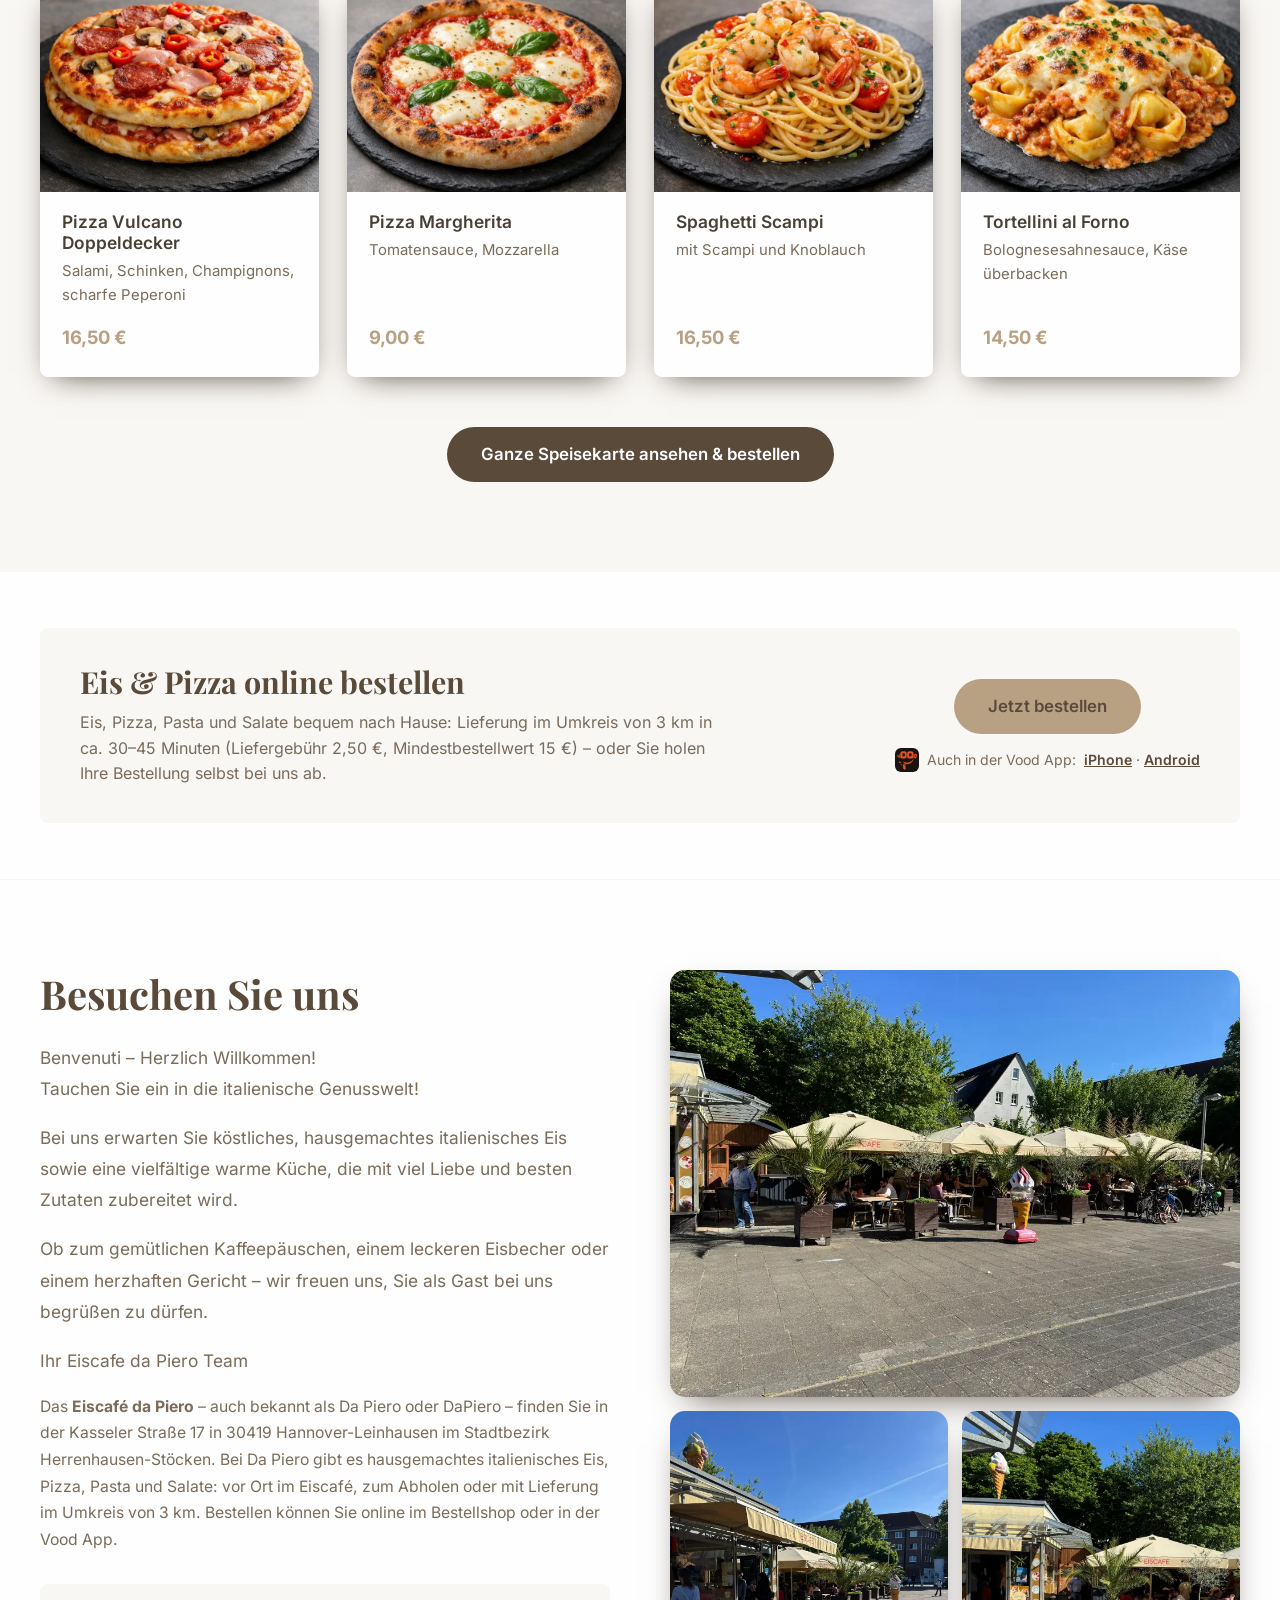
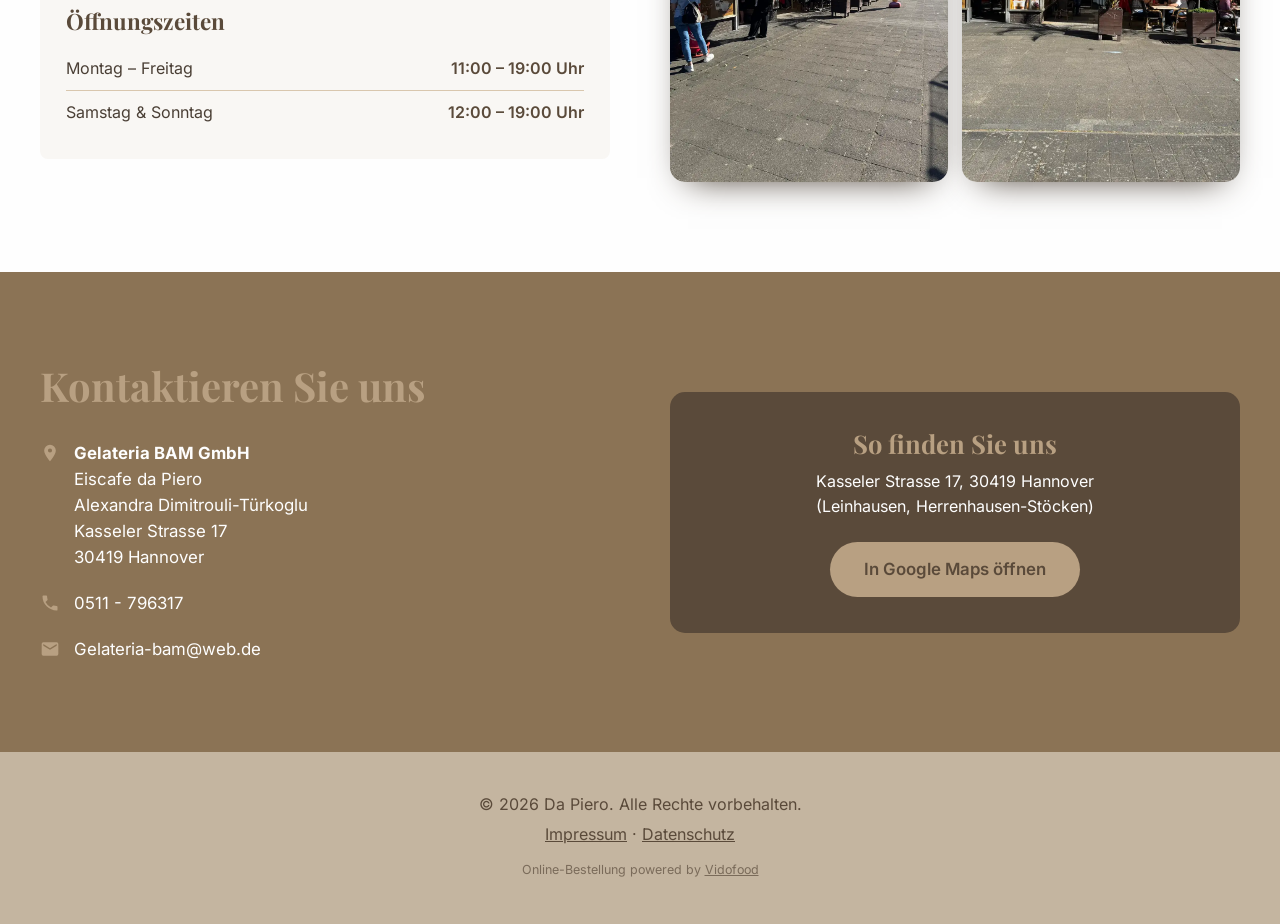
==== commit 4e412e32: "SEO" ====
--- a/index.html
+++ b/index.html
@@ -3,21 +3,39 @@
 <head>
 <meta charset="UTF-8">
 <meta name="viewport" content="width=device-width, initial-scale=1">
-<title>Da Piero – Eiscafé &amp; Pizzeria in Hannover</title>
-<meta name="description" content="Eiscafé da Piero in der Kasseler Strasse 17, 30419 Hannover: hausgemachtes italienisches Eis, Pizza und Pasta. Jetzt online bestellen – Lieferung oder Abholung.">
+<title>Eiscafé da Piero Hannover – Eis &amp; Pizza | Herrenhausen-Stöcken</title>
+<meta name="description" content="Eiscafé da Piero (DaPiero) in Hannover-Herrenhausen-Stöcken: hausgemachtes italienisches Eis, Pizza &amp; Pasta. Lieferung (3 km) oder Abholung – online bestellen.">
+<meta name="robots" content="index, follow, max-image-preview:large">
 <link rel="canonical" href="https://da-piero-hannover.de/">
+<link rel="alternate" hreflang="de" href="https://da-piero-hannover.de/">
+<link rel="alternate" hreflang="x-default" href="https://da-piero-hannover.de/">
+<meta name="geo.region" content="DE-NI">
+<meta name="geo.placename" content="Hannover">
+<meta name="geo.position" content="52.3981906;9.6742636">
+<meta name="ICBM" content="52.3981906, 9.6742636">
+<meta property="og:type" content="website">
+<meta property="og:locale" content="de_DE">
+<meta property="og:site_name" content="Eiscafé da Piero">
 <meta property="og:title" content="Da Piero – Eiscafé &amp; Pizzeria in Hannover">
-<meta property="og:description" content="Hausgemachtes italienisches Eis, Pizza und Pasta in Hannover – jetzt online bestellen.">
-<meta property="og:type" content="website">
+<meta property="og:description" content="Hausgemachtes italienisches Eis, Pizza und Pasta in Hannover-Herrenhausen-Stöcken – Lieferung im Umkreis von 3 km oder Abholung. Jetzt online bestellen.">
 <meta property="og:url" content="https://da-piero-hannover.de/">
 <meta property="og:image" content="https://da-piero-hannover.de/assets/img/og-image.jpg">
+<meta property="og:image:width" content="1200">
+<meta property="og:image:height" content="630">
+<meta property="og:image:alt" content="Eiscafé da Piero in der Kasseler Straße 17, Hannover, mit Logo">
+<meta name="twitter:card" content="summary_large_image">
+<meta name="twitter:title" content="Da Piero – Eiscafé &amp; Pizzeria in Hannover">
+<meta name="twitter:description" content="Hausgemachtes italienisches Eis, Pizza und Pasta in Hannover – Lieferung oder Abholung. Jetzt online bestellen.">
+<meta name="twitter:image" content="https://da-piero-hannover.de/assets/img/og-image.jpg">
 <meta name="theme-color" content="#5A4A3A">
-<link rel="icon" type="image/png" href="assets/img/favicon-dapiero-logo.png">
-<link rel="apple-touch-icon" href="assets/img/favicon-dapiero-logo.png">
+<link rel="icon" href="favicon.ico" sizes="48x48">
+<link rel="icon" type="image/png" sizes="96x96" href="assets/img/favicon-dapiero-logo.png">
+<link rel="apple-touch-icon" sizes="180x180" href="assets/img/apple-touch-icon-dapiero-logo.png">
+<link rel="preload" as="image" type="image/webp" href="assets/img/eiscafe-aussen.webp" fetchpriority="high">
 <link rel="stylesheet" href="assets/css/fonts.css">
 <link rel="stylesheet" href="assets/css/style.css">
 <script type="application/ld+json">
-{"@context":"https://schema.org","@type":"Restaurant","url":"https://da-piero-hannover.de/","name":"Eiscafe da Piero","telephone":"0511 796317","email":"Gelateria-bam@web.de","address":{"@type":"PostalAddress","streetAddress":"Kasseler Strasse 17","postalCode":"30419","addressLocality":"Hannover","addressCountry":"DE"},"servesCuisine":["Eis","Pizza","Pasta"],"hasMenu":"https://vidofood.de/dapiero","openingHoursSpecification":[{"@type":"OpeningHoursSpecification","dayOfWeek":["Monday","Tuesday","Wednesday","Thursday","Friday"],"opens":"11:00","closes":"19:00"},{"@type":"OpeningHoursSpecification","dayOfWeek":["Saturday","Sunday"],"opens":"12:00","closes":"19:00"}]}
+[{"@context":"https://schema.org","@type":["Restaurant","IceCreamShop"],"@id":"https://da-piero-hannover.de/#restaurant","name":"Eiscafé da Piero","alternateName":["Da Piero","DaPiero","Eiscafe da Piero","Da Piero Eiscafé & Pizzeria","Eiscafé & Pizzeria Da Piero Hannover"],"description":"Italienisches Eiscafé und Pizzeria in Hannover (Herrenhausen-Stöcken) mit hausgemachtem Eis, Pizza, Pasta und Salaten – vor Ort, zur Abholung oder mit Lieferung im Umkreis von 3 km.","url":"https://da-piero-hannover.de/","logo":"https://da-piero-hannover.de/assets/img/logo-dapiero-gross.webp","image":["https://da-piero-hannover.de/assets/img/og-image.jpg","https://da-piero-hannover.de/assets/img/eiscafe-aussen.webp","https://da-piero-hannover.de/assets/img/eiscafe-terrasse.webp","https://da-piero-hannover.de/assets/img/eiscafe-eingang.webp"],"telephone":"+49 511 796317","email":"Gelateria-bam@web.de","address":{"@type":"PostalAddress","streetAddress":"Kasseler Straße 17","postalCode":"30419","addressLocality":"Hannover","addressRegion":"Niedersachsen","addressCountry":"DE"},"geo":{"@type":"GeoCoordinates","latitude":52.3981906,"longitude":9.6742636},"hasMap":"https://www.google.com/maps/search/?api=1&query=Kasseler+Strasse+17%2C+30419+Hannover","openingHoursSpecification":[{"@type":"OpeningHoursSpecification","dayOfWeek":["Monday","Tuesday","Wednesday","Thursday","Friday"],"opens":"11:00","closes":"19:00"},{"@type":"OpeningHoursSpecification","dayOfWeek":["Saturday","Sunday"],"opens":"12:00","closes":"19:00"}],"servesCuisine":["Italienisch","Eis","Pizza","Pasta","Salate"],"priceRange":"€–€€","currenciesAccepted":"EUR","hasMenu":"https://vidofood.de/dapiero","areaServed":[{"@type":"GeoCircle","geoMidpoint":{"@type":"GeoCoordinates","latitude":52.3981906,"longitude":9.6742636},"geoRadius":"3000"},{"@type":"City","name":"Hannover"}],"potentialAction":{"@type":"OrderAction","target":{"@type":"EntryPoint","urlTemplate":"https://vidofood.de/dapiero","inLanguage":"de-DE","actionPlatform":["https://schema.org/DesktopWebPlatform","https://schema.org/MobileWebPlatform"]},"deliveryMethod":["http://purl.org/goodrelations/v1#DeliveryModeOwnFleet","http://purl.org/goodrelations/v1#DeliveryModePickUp"]},"sameAs":["https://www.eiscafe-hannover.de/"],"parentOrganization":{"@type":"Organization","name":"Gelateria BAM GmbH"}},{"@context":"https://schema.org","@type":"WebSite","@id":"https://da-piero-hannover.de/#website","url":"https://da-piero-hannover.de/","name":"Eiscafé da Piero","alternateName":["Da Piero","DaPiero"],"inLanguage":"de-DE","publisher":{"@id":"https://da-piero-hannover.de/#restaurant"}}]
 </script>
 </head>
 <body>
@@ -37,9 +55,9 @@
 
 <main id="inhalt">
   <section class="hero" id="home">
-    <img class="hero-bg" src="assets/img/eiscafe-aussen.webp" alt="Das Eiscafé da Piero in der Kasseler Strasse mit Terrasse und Sonnenschirmen" width="1600" height="1200" fetchpriority="high">
+    <img class="hero-bg" src="assets/img/eiscafe-aussen.webp" alt="Eiscafé da Piero in der Kasseler Straße 17, Hannover-Herrenhausen-Stöcken, mit Terrasse und Sonnenschirmen" width="1600" height="1200" fetchpriority="high" decoding="async">
     <div class="hero-content">
-      <img class="hero-logo" src="assets/img/logo-dapiero-gross.webp" alt="Da Piero Eiscafé &amp; Pizzeria Logo" width="800" height="653">
+      <h1 class="hero-h1"><img class="hero-logo" src="assets/img/logo-dapiero-gross.webp" alt="Logo Da Piero – Eiscafé &amp; Pizzeria" width="800" height="653" fetchpriority="high"><span class="sr-only">Eiscafé da Piero – italienisches Eis &amp; Pizza in Hannover</span></h1>
       <a class="btn btn-primary" href="https://vidofood.de/dapiero">Jetzt bestellen</a>
       <p class="hero-note">Lieferung im Umkreis von 3 km oder Abholung</p>
     </div>
@@ -47,7 +65,7 @@
 
   <section class="offers" id="angebote">
     <div class="container">
-      <h2 class="section-title">Unsere Angebote</h2>
+      <h2 class="section-title">Unsere Angebote: Eis, Pizza &amp; Pasta</h2>
       <p class="section-subtitle">Entdecken Sie unsere köstlichen italienischen Spezialitäten – von Eis über Pizza bis Pasta</p>
       <div class="product-grid">
         <article class="product-card product-promo">
@@ -67,7 +85,7 @@
           <div class="product-body"><h3>Amarena Becher</h3><p>Gemischtes Eis, Sahne, Amarenakirschen und Soße</p><p class="price">8,90 €</p></div>
         </article>
         <article class="product-card">
-          <div class="product-img"><img src="assets/img/pizza-vulcano-doppeldecker.webp" alt="Pizza Vulcano Doppeldecker" width="720" height="720" loading="lazy"></div>
+          <div class="product-img"><img src="assets/img/pizza-vulcano-doppeldecker.webp" alt="Pizza Vulcano Doppeldecker mit Salami, Schinken und Peperoni bei Da Piero" width="720" height="720" loading="lazy"></div>
           <div class="product-body"><h3>Pizza Vulcano Doppeldecker</h3><p>Salami, Schinken, Champignons, scharfe Peperoni</p><p class="price">16,50 €</p></div>
         </article>
         <article class="product-card">
@@ -92,12 +110,12 @@
   <section class="order" id="bestellen">
     <div class="container order-inner">
       <div>
-        <h2>Online bestellen</h2>
+        <h2>Eis &amp; Pizza online bestellen</h2>
         <p>Eis, Pizza, Pasta und Salate bequem nach Hause: Lieferung im Umkreis von 3 km in ca. 30–45 Minuten (Liefergebühr 2,50 €, Mindestbestellwert 15 €) – oder Sie holen Ihre Bestellung selbst bei uns ab.</p>
       </div>
       <div class="order-actions">
         <a class="btn btn-primary" href="https://vidofood.de/dapiero">Jetzt bestellen</a>
-        <p class="app-note"><img src="assets/img/logo-vood.png" alt="Vood App Icon" width="256" height="256" loading="lazy"> Auch in der Vood App: <span class="nowrap"><a href="https://apps.apple.com/de/app/vood-essen-bestellen/id6804287501">iPhone</a> · <a href="https://play.google.com/store/apps/details?id=de.vidofood.app">Android</a></span></p>
+        <p class="app-note"><img src="assets/img/logo-vood.png" alt="Vood App Icon – Da Piero in der Vood App bestellen" width="256" height="256" loading="lazy"> Auch in der Vood App: <span class="nowrap"><a href="https://apps.apple.com/de/app/vood-essen-bestellen/id6804287501">iPhone</a> · <a href="https://play.google.com/store/apps/details?id=de.vidofood.app">Android</a></span></p>
       </div>
     </div>
   </section>
@@ -110,6 +128,7 @@
         <p>Bei uns erwarten Sie köstliches, hausgemachtes italienisches Eis sowie eine vielfältige warme Küche, die mit viel Liebe und besten Zutaten zubereitet wird.</p>
         <p>Ob zum gemütlichen Kaffeepäuschen, einem leckeren Eisbecher oder einem herzhaften Gericht – wir freuen uns, Sie als Gast bei uns begrüßen zu dürfen.</p>
         <p>Ihr Eiscafe da Piero Team</p>
+        <p class="seo-text">Das <strong>Eiscafé da Piero</strong> – auch bekannt als Da Piero oder DaPiero – finden Sie in der Kasseler Straße 17 in 30419 Hannover-Leinhausen im Stadtbezirk Herrenhausen-Stöcken. Bei Da Piero gibt es hausgemachtes italienisches Eis, Pizza, Pasta und Salate: vor Ort im Eiscafé, zum Abholen oder mit Lieferung im Umkreis von 3 km. Bestellen können Sie online im Bestellshop oder in der Vood App.</p>
         <div class="hours">
           <h3>Öffnungszeiten</h3>
           <dl>
@@ -119,9 +138,9 @@
         </div>
       </div>
       <div class="gallery" aria-label="Fotos vom Eiscafé">
-        <img src="assets/img/eiscafe-terrasse.webp" alt="Terrasse des Eiscafé da Piero mit Sonnenschirmen und Palmen" width="1000" height="750" loading="lazy">
-        <img src="assets/img/eiscafe-eingang.webp" alt="Eingang und Theke des Eiscafé da Piero" width="1000" height="1333" loading="lazy">
-        <img src="assets/img/eiscafe-aussen.webp" alt="Das Eiscafé da Piero von außen" width="1600" height="1200" loading="lazy">
+        <img src="assets/img/eiscafe-terrasse.webp" alt="Terrasse des Eiscafé da Piero in Hannover mit Sonnenschirmen und Palmen" width="1000" height="750" loading="lazy">
+        <img src="assets/img/eiscafe-eingang.webp" alt="Eingang und Eistheke des Eiscafé da Piero in Hannover" width="1000" height="1333" loading="lazy">
+        <img src="assets/img/eiscafe-aussen.webp" alt="Eiscafé da Piero Hannover von außen – Eis und Pizza in Herrenhausen-Stöcken" width="1600" height="1200" loading="lazy">
       </div>
     </div>
   </section>
@@ -147,7 +166,7 @@
       </div>
       <div class="map-card">
         <h3>So finden Sie uns</h3>
-        <p>Kasseler Strasse 17, 30419 Hannover<br>(Herrenhausen-Stöcken)</p>
+        <p>Kasseler Strasse 17, 30419 Hannover<br>(Leinhausen, Herrenhausen-Stöcken)</p>
         <a class="btn btn-primary" href="https://www.google.com/maps/search/?api=1&amp;query=Kasseler+Strasse+17%2C+30419+Hannover">In Google Maps öffnen</a>
       </div>
     </div>
--- a/assets/css/style.css
+++ b/assets/css/style.css
@@ -162,3 +162,6 @@
 }
 @media (prefers-reduced-motion:reduce){*{transition:none!important;scroll-behavior:auto!important}}
 .nowrap{white-space:nowrap}
+.hero-h1{margin:0;font-size:inherit;line-height:0}
+.sr-only{position:absolute;width:1px;height:1px;padding:0;margin:-1px;overflow:hidden;clip:rect(0,0,0,0);white-space:nowrap;border:0}
+.about-text p.seo-text{font-size:.98rem;line-height:1.7}
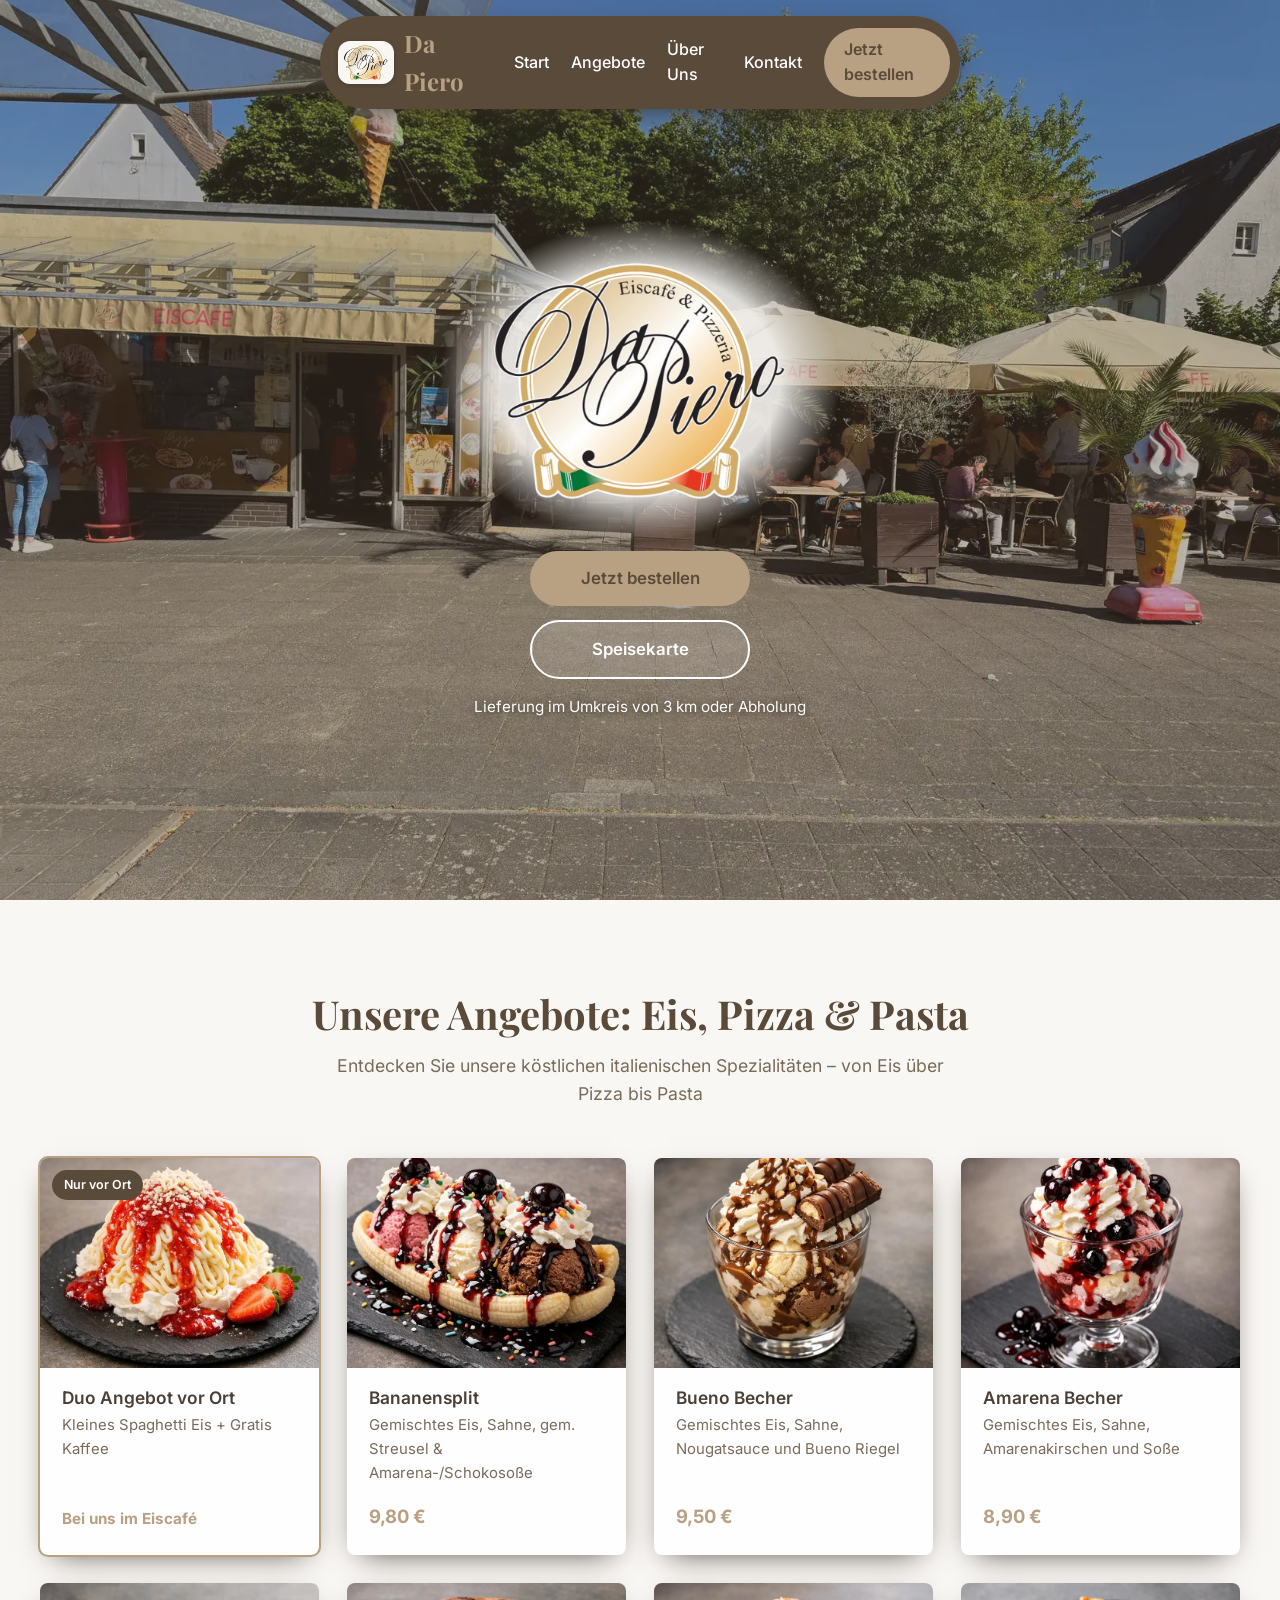
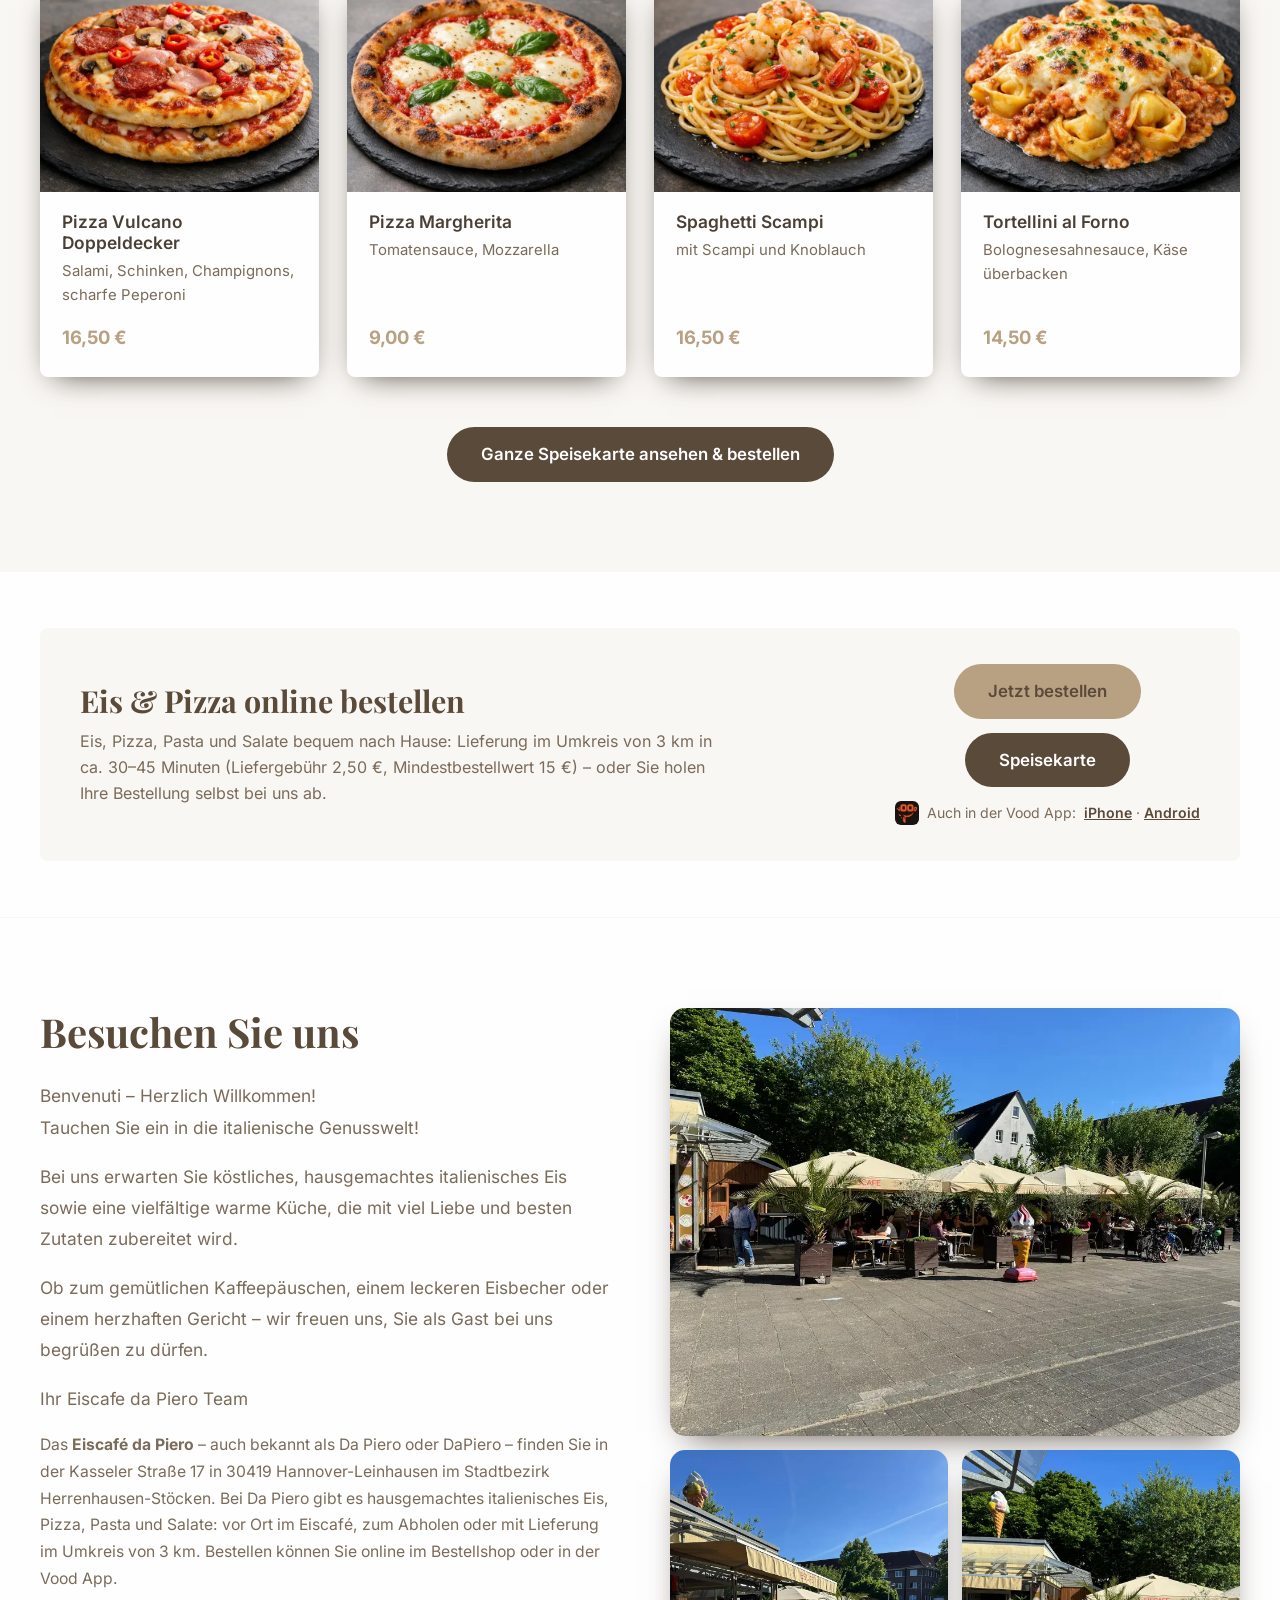
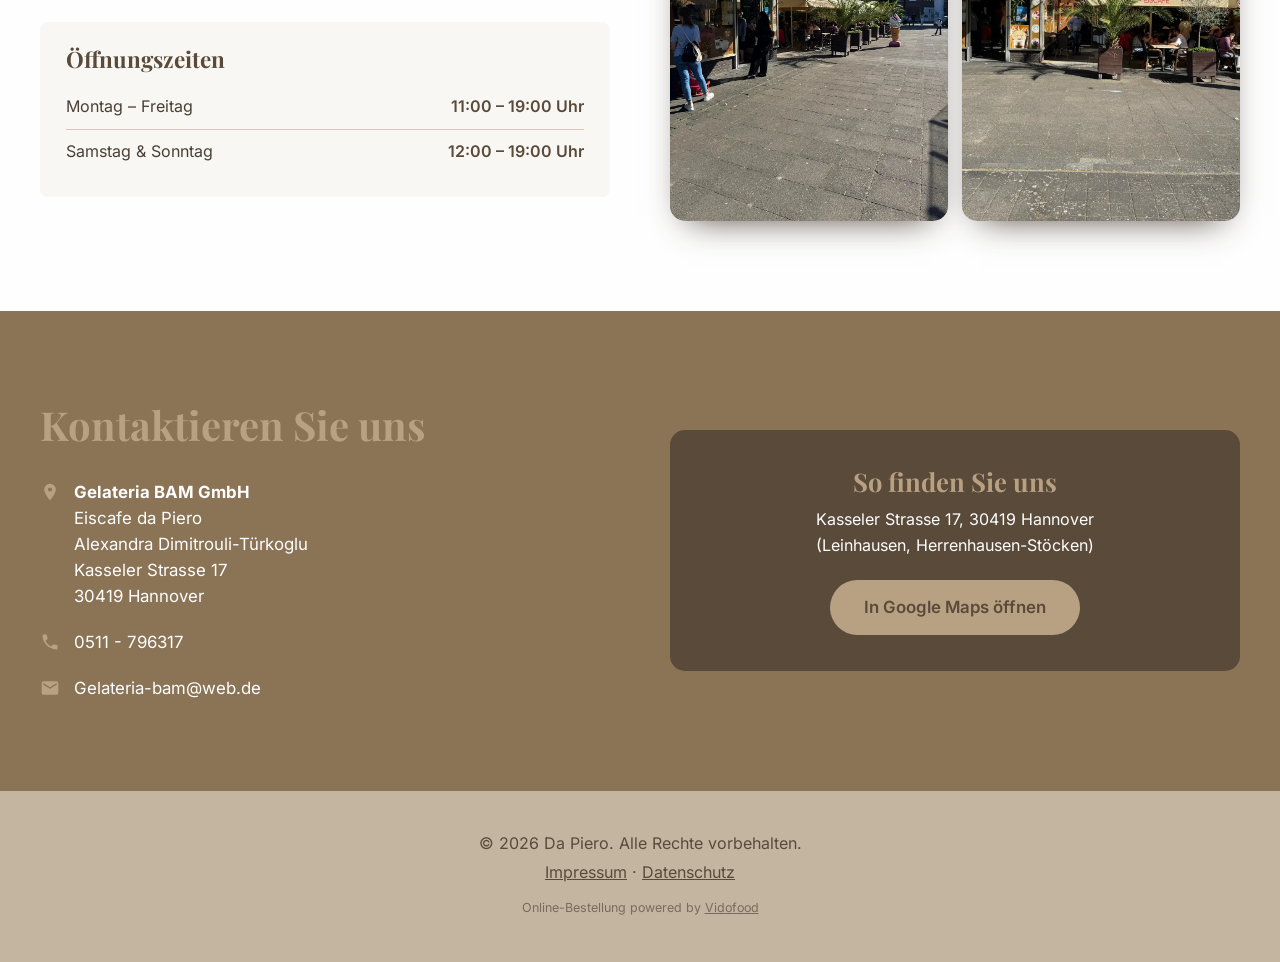
==== commit 774e35ab: "Speisekarte-Button auf der Startseite" ====
--- a/index.html
+++ b/index.html
@@ -59,6 +59,7 @@
     <div class="hero-content">
       <h1 class="hero-h1"><img class="hero-logo" src="assets/img/logo-dapiero-gross.webp" alt="Logo Da Piero – Eiscafé &amp; Pizzeria" width="800" height="653" fetchpriority="high"><span class="sr-only">Eiscafé da Piero – italienisches Eis &amp; Pizza in Hannover</span></h1>
       <a class="btn btn-primary" href="https://vidofood.de/dapiero">Jetzt bestellen</a>
+      <a class="btn btn-outline hero-menu" href="https://vidofood.de/restaurant/dapiero">Speisekarte</a>
       <p class="hero-note">Lieferung im Umkreis von 3 km oder Abholung</p>
     </div>
   </section>
@@ -102,7 +103,7 @@
         </article>
       </div>
       <div class="offers-cta">
-        <a class="btn btn-dark" href="https://vidofood.de/dapiero">Ganze Speisekarte ansehen &amp; bestellen</a>
+        <a class="btn btn-dark" href="https://vidofood.de/restaurant/dapiero">Ganze Speisekarte ansehen &amp; bestellen</a>
       </div>
     </div>
   </section>
@@ -115,6 +116,7 @@
       </div>
       <div class="order-actions">
         <a class="btn btn-primary" href="https://vidofood.de/dapiero">Jetzt bestellen</a>
+        <a class="btn btn-dark" href="https://vidofood.de/restaurant/dapiero">Speisekarte</a>
         <p class="app-note"><img src="assets/img/logo-vood.png" alt="Vood App Icon – Da Piero in der Vood App bestellen" width="256" height="256" loading="lazy"> Auch in der Vood App: <span class="nowrap"><a href="https://apps.apple.com/de/app/vood-essen-bestellen/id6804287501">iPhone</a> · <a href="https://play.google.com/store/apps/details?id=de.vidofood.app">Android</a></span></p>
       </div>
     </div>
--- a/assets/css/style.css
+++ b/assets/css/style.css
@@ -165,3 +165,8 @@
 .hero-h1{margin:0;font-size:inherit;line-height:0}
 .sr-only{position:absolute;width:1px;height:1px;padding:0;margin:-1px;overflow:hidden;clip:rect(0,0,0,0);white-space:nowrap;border:0}
 .about-text p.seo-text{font-size:.98rem;line-height:1.7}
+
+.btn-outline{background:rgba(255,255,255,.12);color:var(--color-white);border:2px solid var(--color-white)}
+.btn-outline:hover{background:var(--color-white);color:var(--color-brown);transform:translateY(-2px)}
+.hero-menu{margin-top:14px;min-width:220px}
+.hero .btn-primary{min-width:220px}
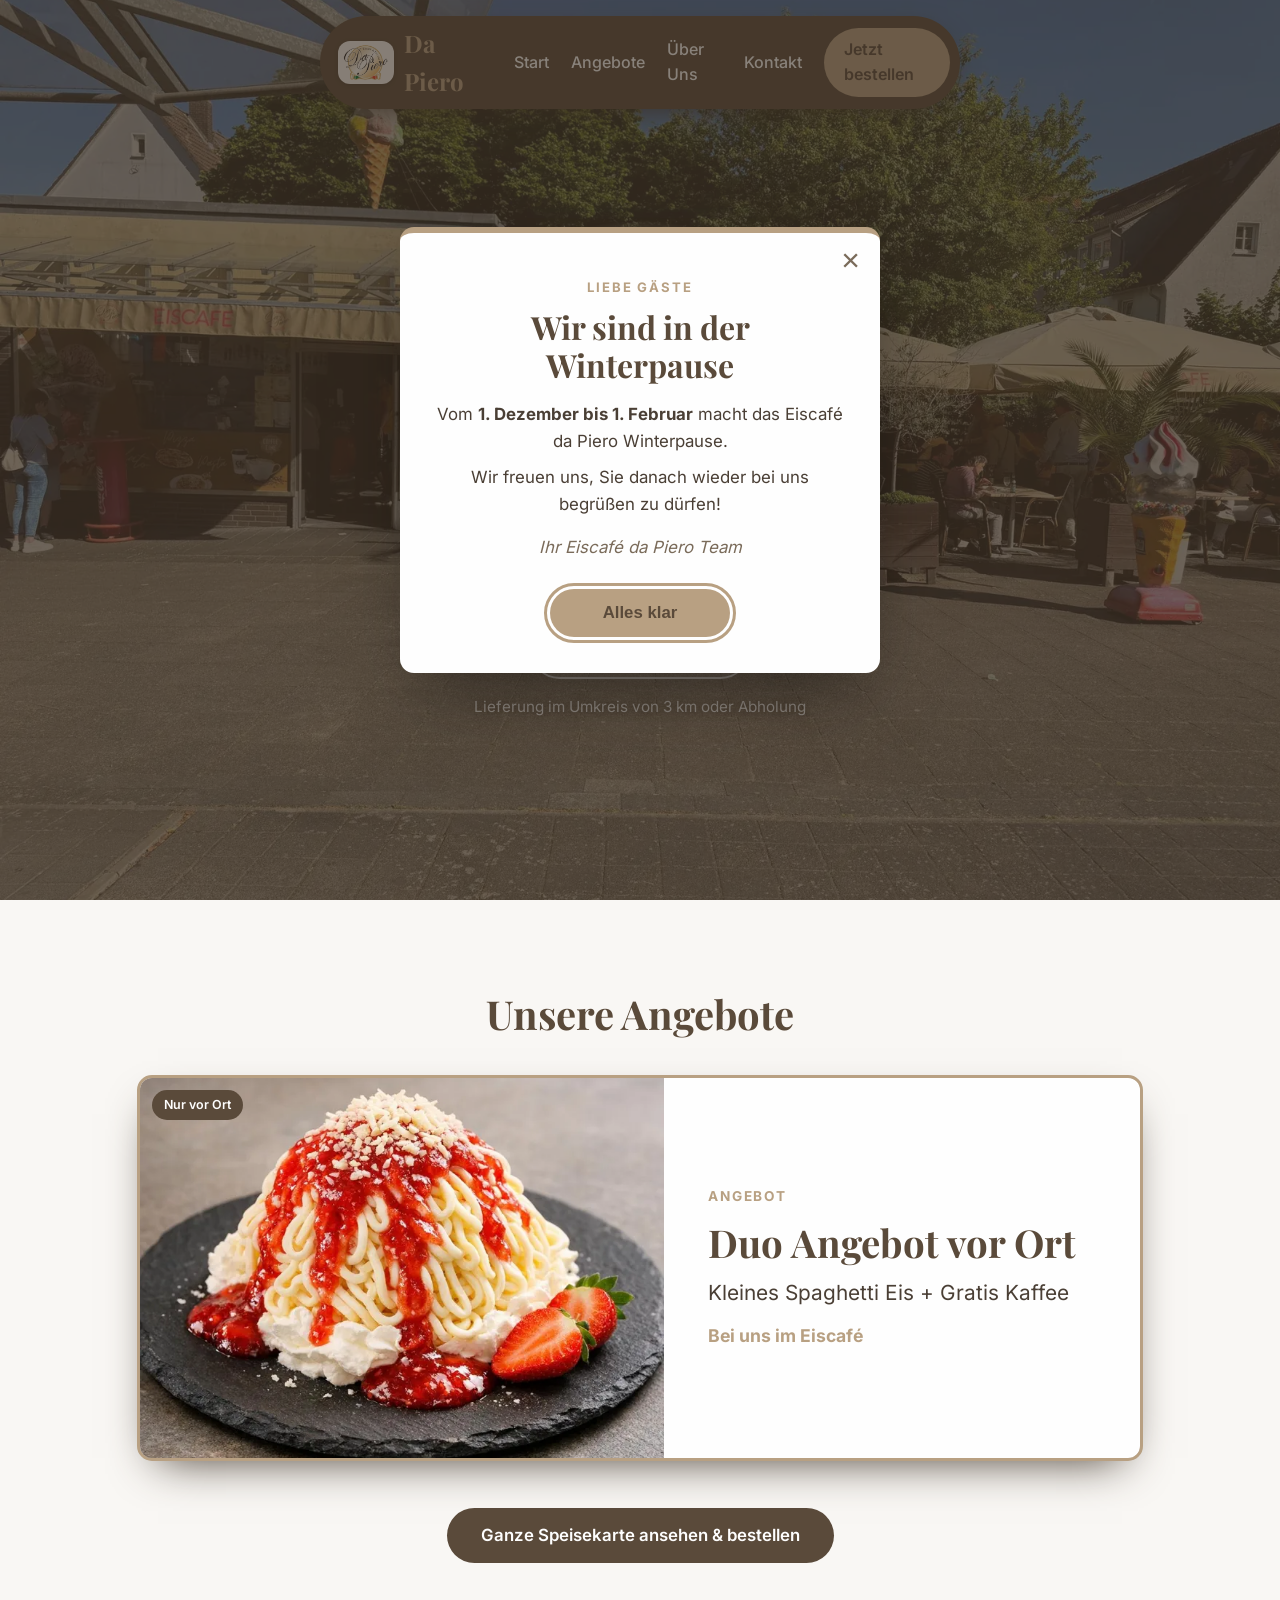
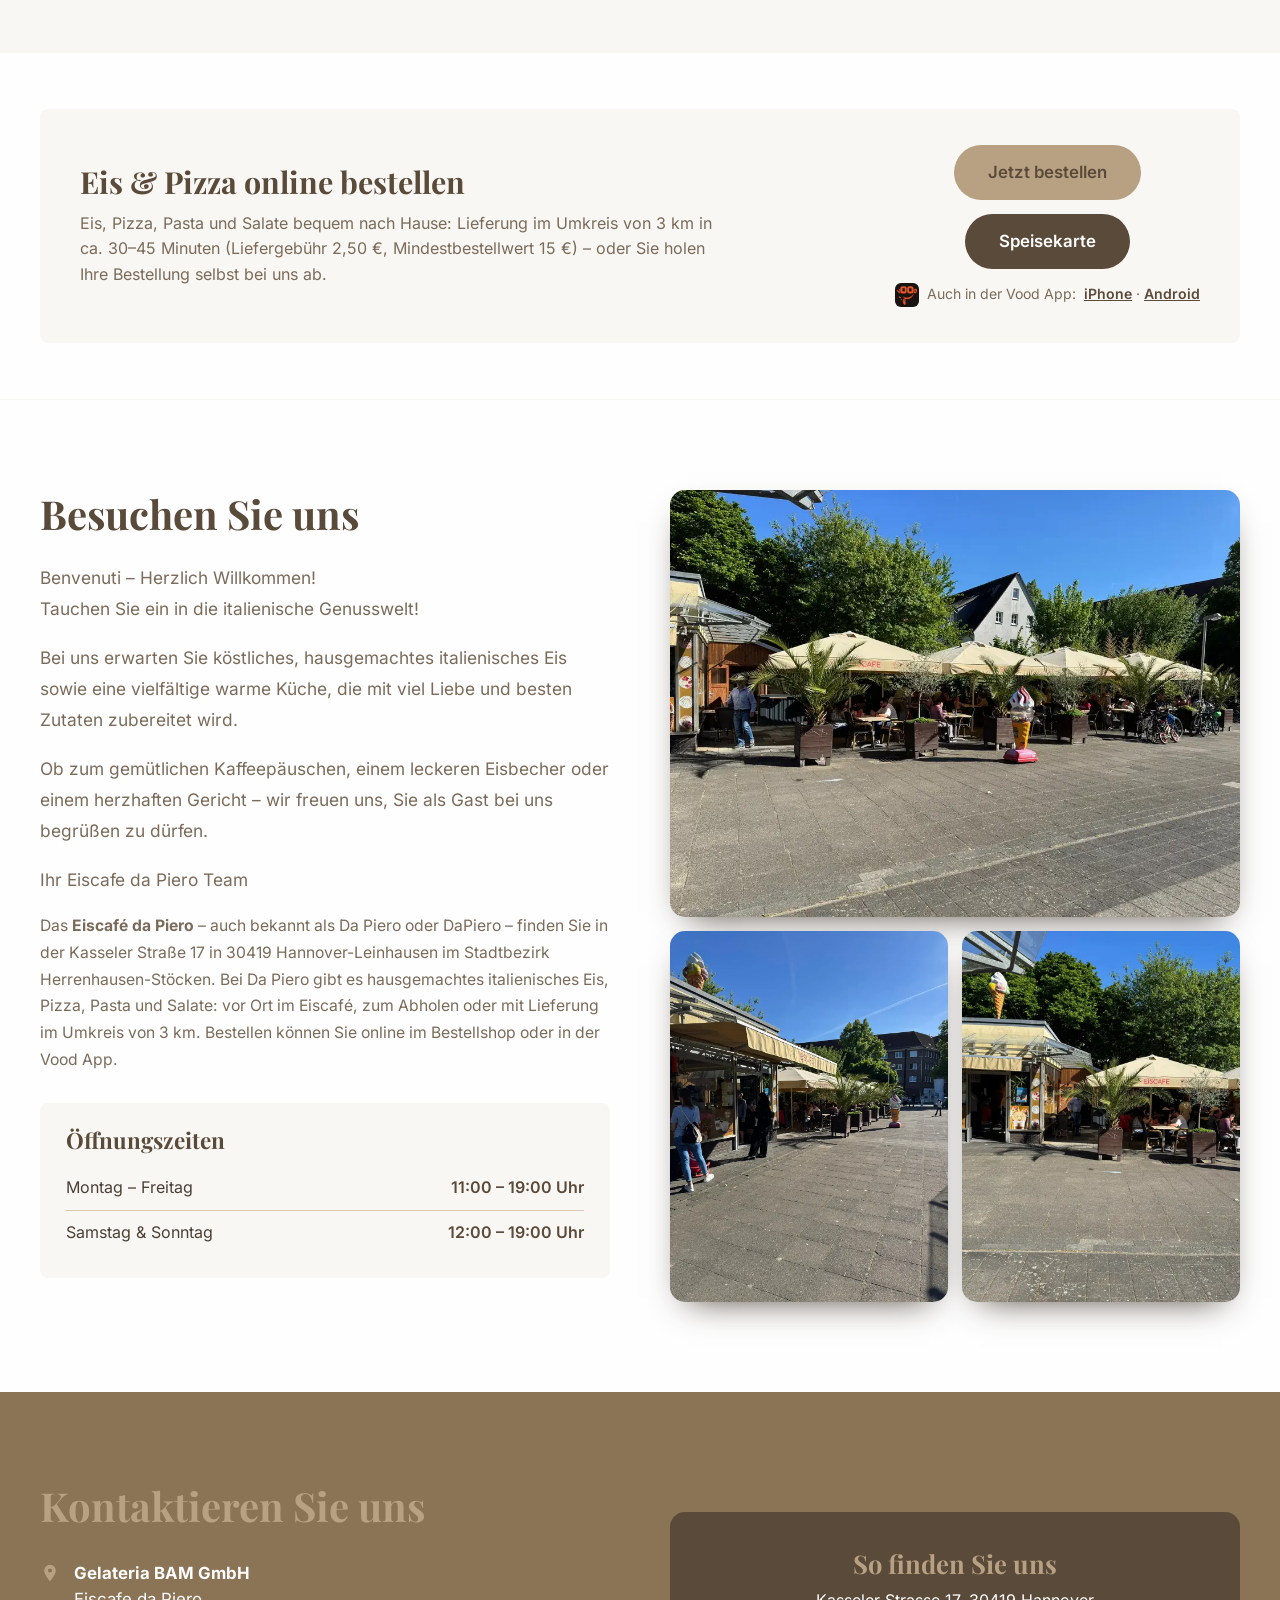
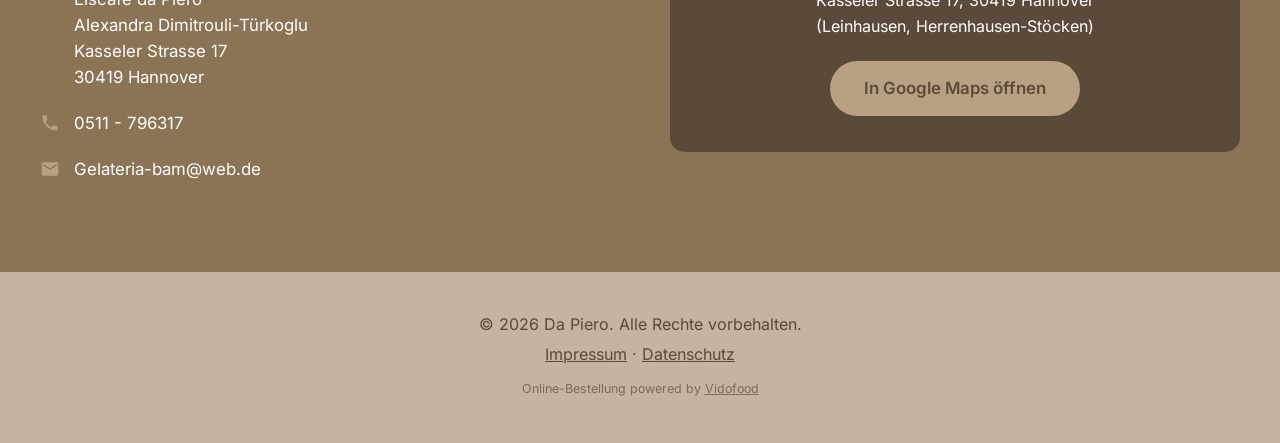
==== commit 4c5efd80: "Angebote groß, Winterpause-Pop-up (1.12.–1.2.)" ====
--- a/index.html
+++ b/index.html
@@ -66,40 +66,16 @@
 
   <section class="offers" id="angebote">
     <div class="container">
-      <h2 class="section-title">Unsere Angebote: Eis, Pizza &amp; Pasta</h2>
-      <p class="section-subtitle">Entdecken Sie unsere köstlichen italienischen Spezialitäten – von Eis über Pizza bis Pasta</p>
-      <div class="product-grid">
-        <article class="product-card product-promo">
-          <div class="product-img"><img src="assets/img/spaghetti-eis.webp" alt="Kleines Spaghettieis mit Erdbeersauce" width="720" height="720" loading="lazy"><span class="badge">Nur vor Ort</span></div>
-          <div class="product-body"><h3>Duo Angebot vor Ort</h3><p>Kleines Spaghetti Eis + Gratis Kaffee</p><p class="price-note">Bei uns im Eiscafé</p></div>
-        </article>
-        <article class="product-card">
-          <div class="product-img"><img src="assets/img/bananensplit.webp" alt="Bananensplit mit Eis, Sahne und Schokosoße" width="720" height="720" loading="lazy"></div>
-          <div class="product-body"><h3>Bananensplit</h3><p>Gemischtes Eis, Sahne, gem. Streusel &amp; Amarena-/Schokosoße</p><p class="price">9,80 €</p></div>
-        </article>
-        <article class="product-card">
-          <div class="product-img"><img src="assets/img/bueno-becher.webp" alt="Bueno Becher mit Nougatsauce und Bueno Riegel" width="720" height="720" loading="lazy"></div>
-          <div class="product-body"><h3>Bueno Becher</h3><p>Gemischtes Eis, Sahne, Nougatsauce und Bueno Riegel</p><p class="price">9,50 €</p></div>
-        </article>
-        <article class="product-card">
-          <div class="product-img"><img src="assets/img/amarena-becher.webp" alt="Amarena Becher mit Amarenakirschen" width="720" height="720" loading="lazy"></div>
-          <div class="product-body"><h3>Amarena Becher</h3><p>Gemischtes Eis, Sahne, Amarenakirschen und Soße</p><p class="price">8,90 €</p></div>
-        </article>
-        <article class="product-card">
-          <div class="product-img"><img src="assets/img/pizza-vulcano-doppeldecker.webp" alt="Pizza Vulcano Doppeldecker mit Salami, Schinken und Peperoni bei Da Piero" width="720" height="720" loading="lazy"></div>
-          <div class="product-body"><h3>Pizza Vulcano Doppeldecker</h3><p>Salami, Schinken, Champignons, scharfe Peperoni</p><p class="price">16,50 €</p></div>
-        </article>
-        <article class="product-card">
-          <div class="product-img"><img src="assets/img/pizza-margherita.webp" alt="Pizza Margherita mit Mozzarella und Basilikum" width="720" height="720" loading="lazy"></div>
-          <div class="product-body"><h3>Pizza Margherita</h3><p>Tomatensauce, Mozzarella</p><p class="price">9,00 €</p></div>
-        </article>
-        <article class="product-card">
-          <div class="product-img"><img src="assets/img/spaghetti-scampi.webp" alt="Spaghetti Scampi mit Knoblauch" width="720" height="720" loading="lazy"></div>
-          <div class="product-body"><h3>Spaghetti Scampi</h3><p>mit Scampi und Knoblauch</p><p class="price">16,50 €</p></div>
-        </article>
-        <article class="product-card">
-          <div class="product-img"><img src="assets/img/tortellini-al-forno.webp" alt="Tortellini al Forno, mit Käse überbacken" width="720" height="720" loading="lazy"></div>
-          <div class="product-body"><h3>Tortellini al Forno</h3><p>Bolognesesahnesauce, Käse überbacken</p><p class="price">14,50 €</p></div>
+      <h2 class="section-title">Unsere Angebote</h2>
+      <div class="offer-list">
+        <article class="offer-big">
+          <div class="offer-big-img"><img src="assets/img/spaghetti-eis.webp" alt="Kleines Spaghettieis mit Erdbeersauce" width="720" height="720" loading="lazy"><span class="badge">Nur vor Ort</span></div>
+          <div class="offer-big-body">
+            <p class="offer-kicker">Angebot</p>
+            <h3>Duo Angebot vor Ort</h3>
+            <p class="offer-desc">Kleines Spaghetti Eis + Gratis Kaffee</p>
+            <p class="offer-note">Bei uns im Eiscafé</p>
+          </div>
         </article>
       </div>
       <div class="offers-cta">
--- a/assets/css/style.css
+++ b/assets/css/style.css
@@ -170,3 +170,24 @@
 .btn-outline:hover{background:var(--color-white);color:var(--color-brown);transform:translateY(-2px)}
 .hero-menu{margin-top:14px;min-width:220px}
 .hero .btn-primary{min-width:220px}
+.offer-list{display:grid;gap:36px;max-width:1000px;margin:0 auto}
+.offer-big{display:grid;grid-template-columns:1.1fr 1fr;background:var(--color-white);border-radius:12px;overflow:hidden;box-shadow:0 18px 44px -18px var(--color-shadow);outline:3px solid var(--color-gold)}
+.offer-big-img{position:relative;min-height:380px}
+.offer-big-img img{position:absolute;inset:0;width:100%;height:100%;object-fit:cover}
+.offer-big-body{padding:48px 44px;display:flex;flex-direction:column;justify-content:center;gap:12px}
+.offer-kicker{text-transform:uppercase;letter-spacing:.14em;font-size:.85rem;font-weight:700;color:var(--color-gold)}
+.offer-big-body h3{font-family:var(--font-head);font-size:2.4rem;line-height:1.15;color:var(--color-brown)}
+.offer-desc{font-size:1.3rem;color:var(--color-text)}
+.offer-note{margin-top:8px;font-size:1.1rem;font-weight:700;color:var(--color-gold)}
+@media (max-width:760px){.offer-big{grid-template-columns:1fr}.offer-big-img{min-height:0;aspect-ratio:1/1}.offer-big-body{padding:28px 24px}.offer-big-body h3{font-size:1.8rem}.offer-desc{font-size:1.1rem}}
+.offer-big-body p{margin:0}
+.offers .section-title{margin-bottom:40px}
+.wp-overlay{position:fixed;inset:0;z-index:9999;background:rgba(58,46,34,.6);display:flex;align-items:center;justify-content:center;padding:20px;animation:wpIn .3s ease}
+.wp-box{position:relative;background:var(--color-white);border-radius:14px;max-width:480px;width:100%;padding:44px 36px 36px;text-align:center;box-shadow:0 30px 70px -20px rgba(0,0,0,.5);border-top:6px solid var(--color-gold)}
+.wp-box h2{font-size:2rem;margin:6px 0 16px}
+.wp-box p{margin:0 0 10px;color:var(--color-text);font-size:1.05rem}
+.wp-kicker{text-transform:uppercase;letter-spacing:.14em;font-size:.82rem!important;font-weight:700;color:var(--color-gold)!important}
+.wp-sign{font-style:italic;color:var(--color-muted)!important;margin-top:16px!important}
+.wp-ok{margin-top:18px;border:0;cursor:pointer;min-width:180px}
+.wp-close{position:absolute;top:10px;right:14px;background:none;border:0;font-size:2rem;line-height:1;color:var(--color-muted);cursor:pointer}
+@keyframes wpIn{from{opacity:0}to{opacity:1}}
